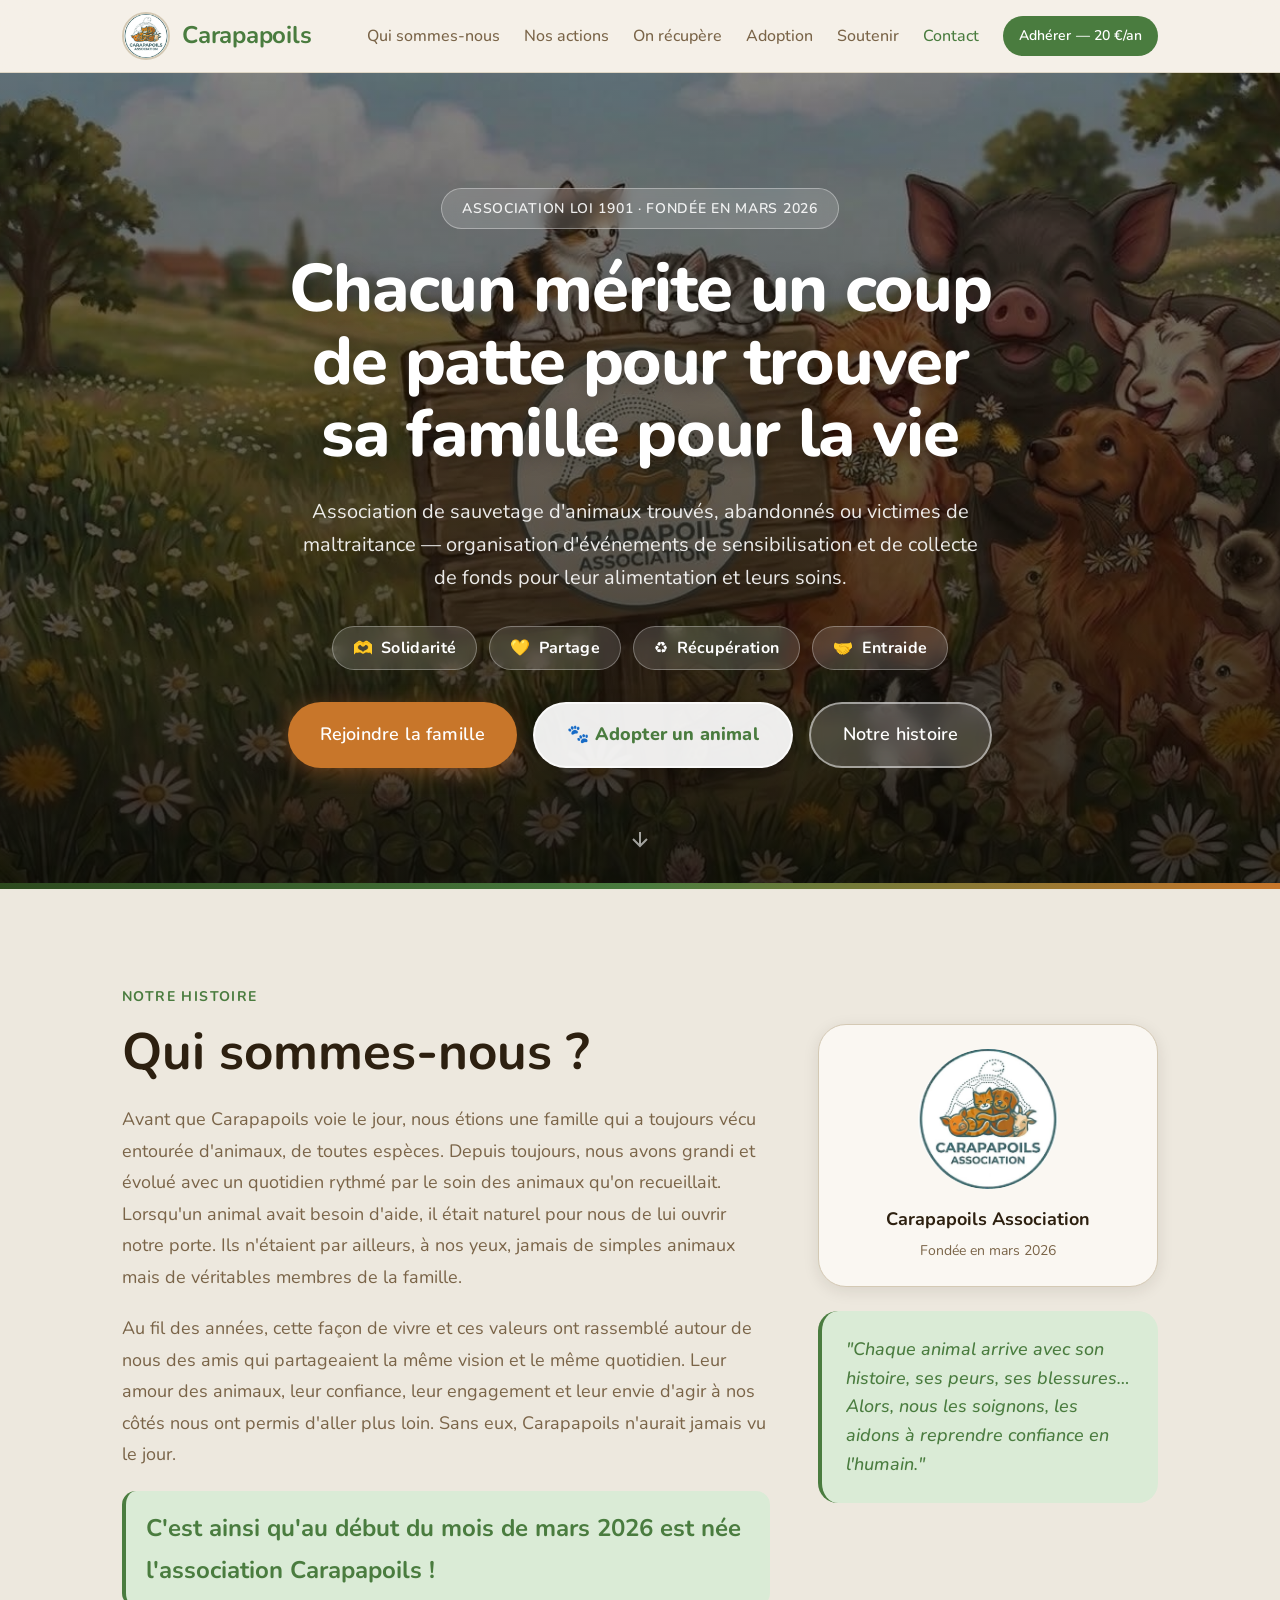
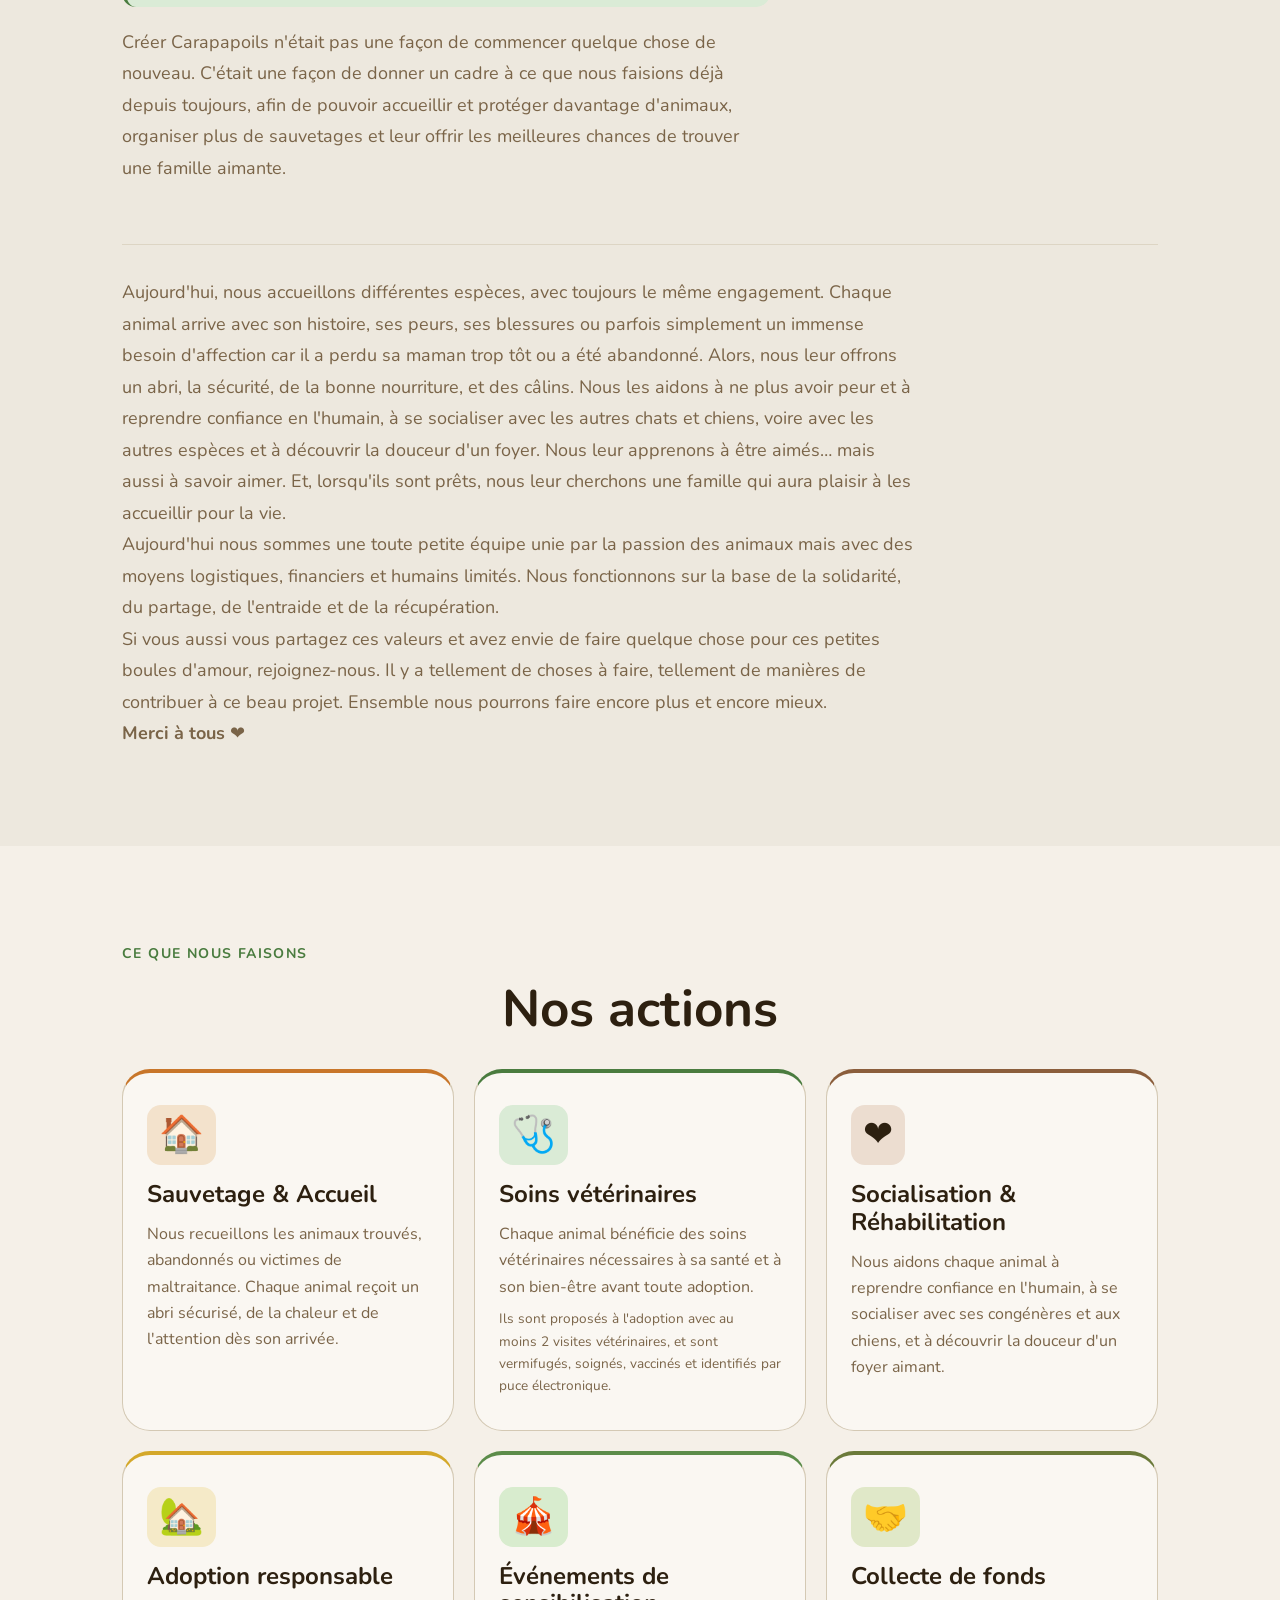
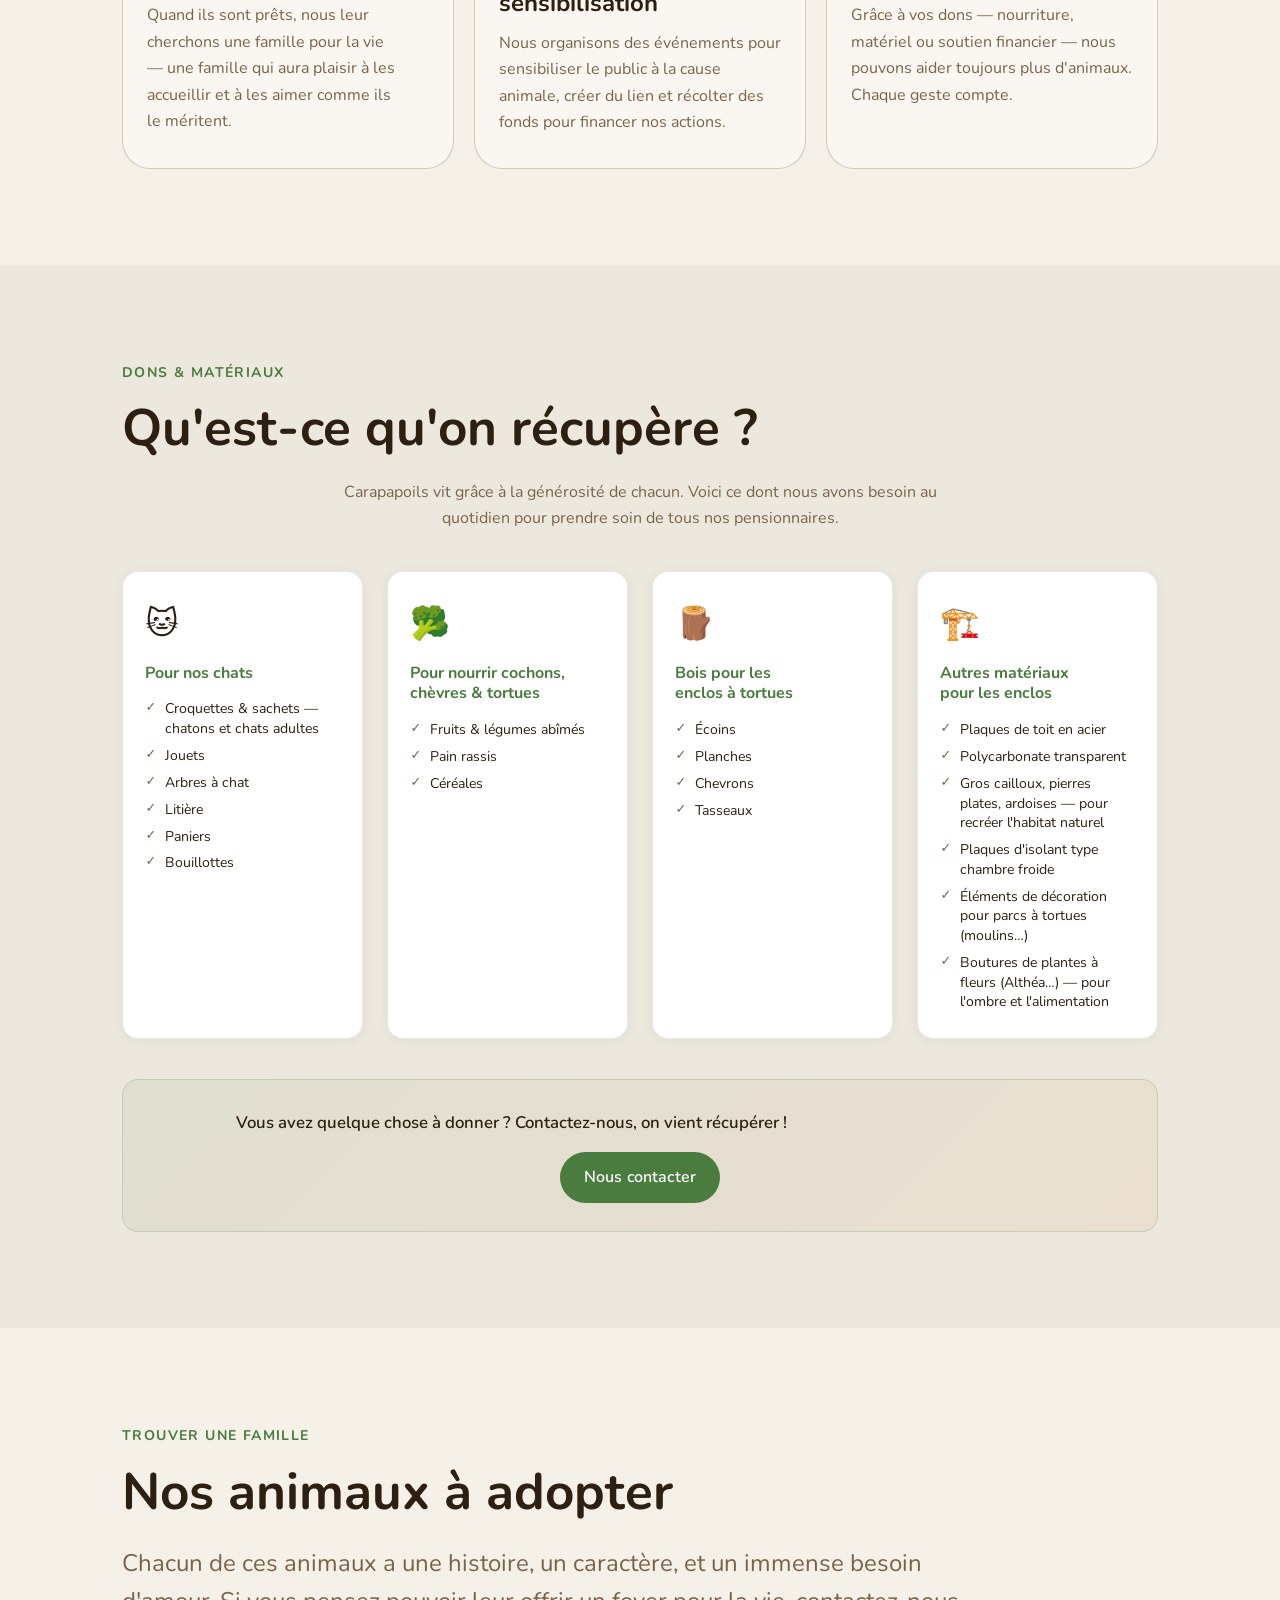
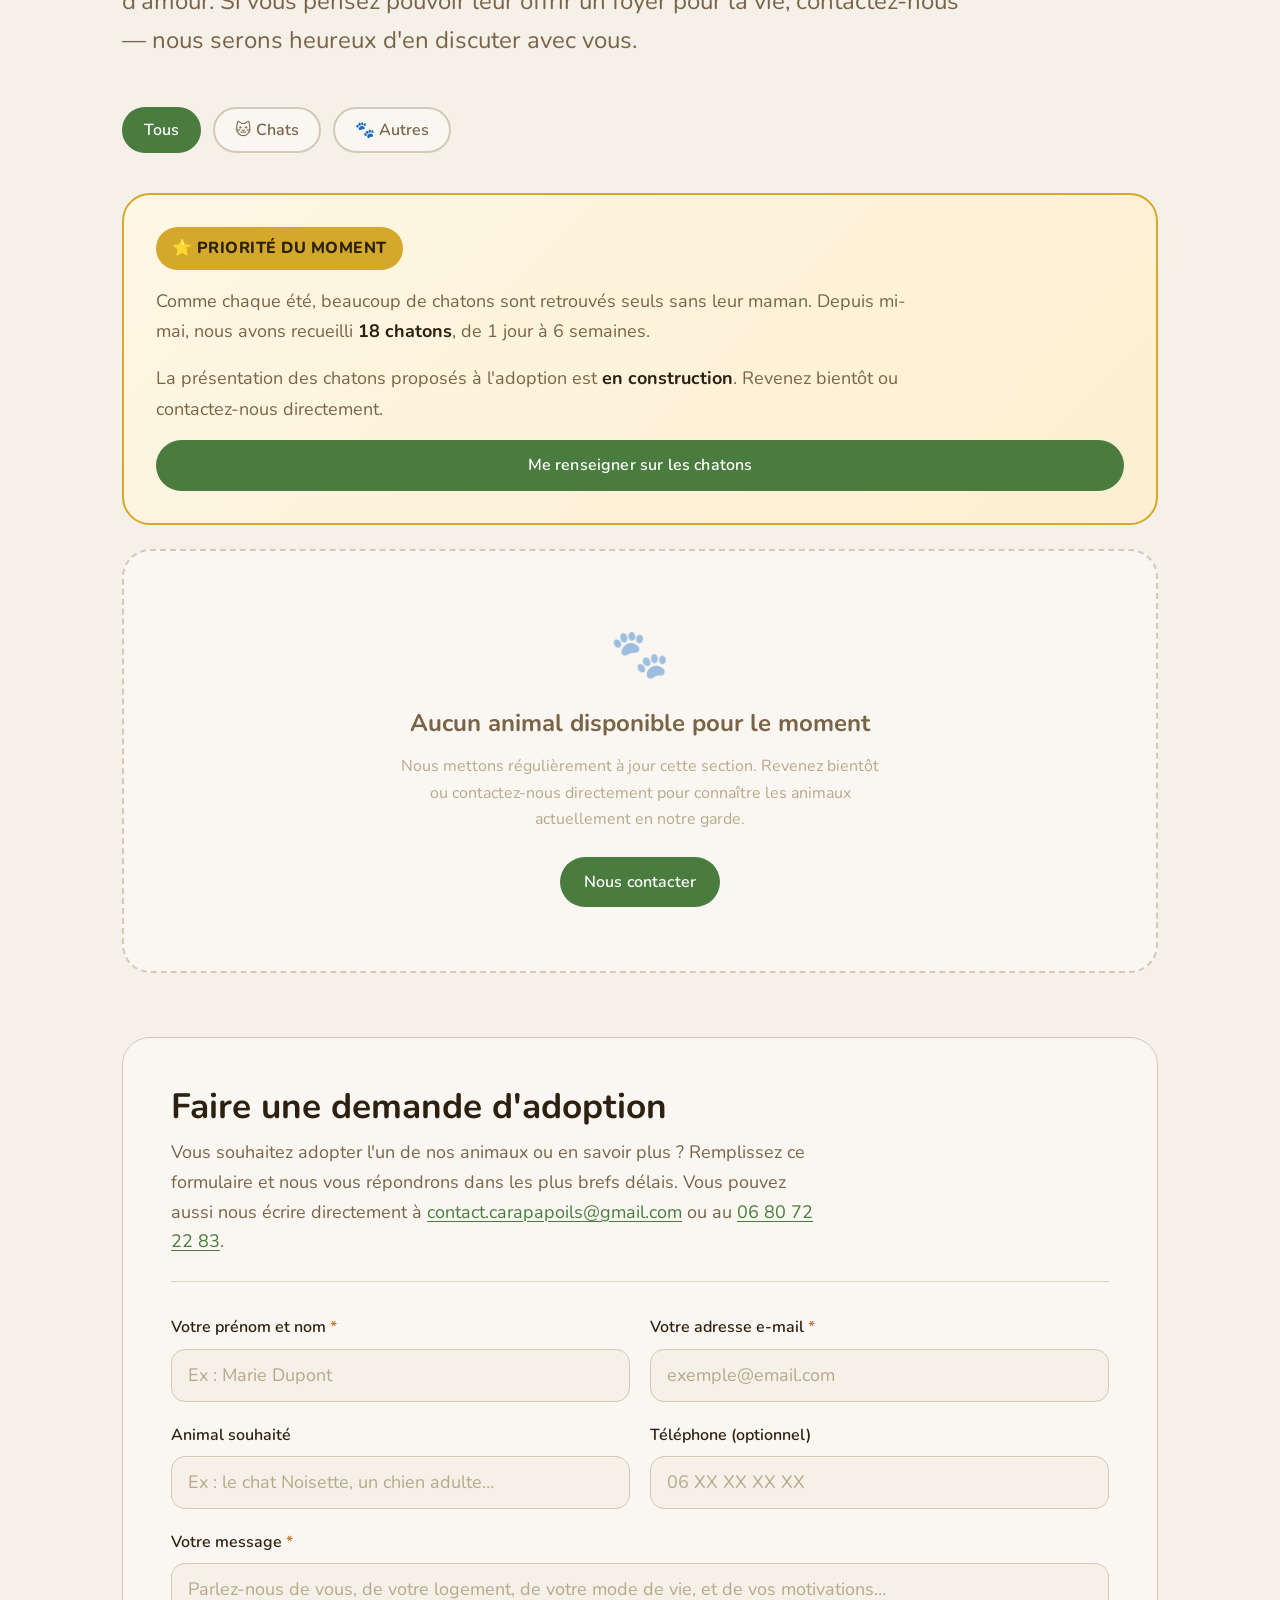
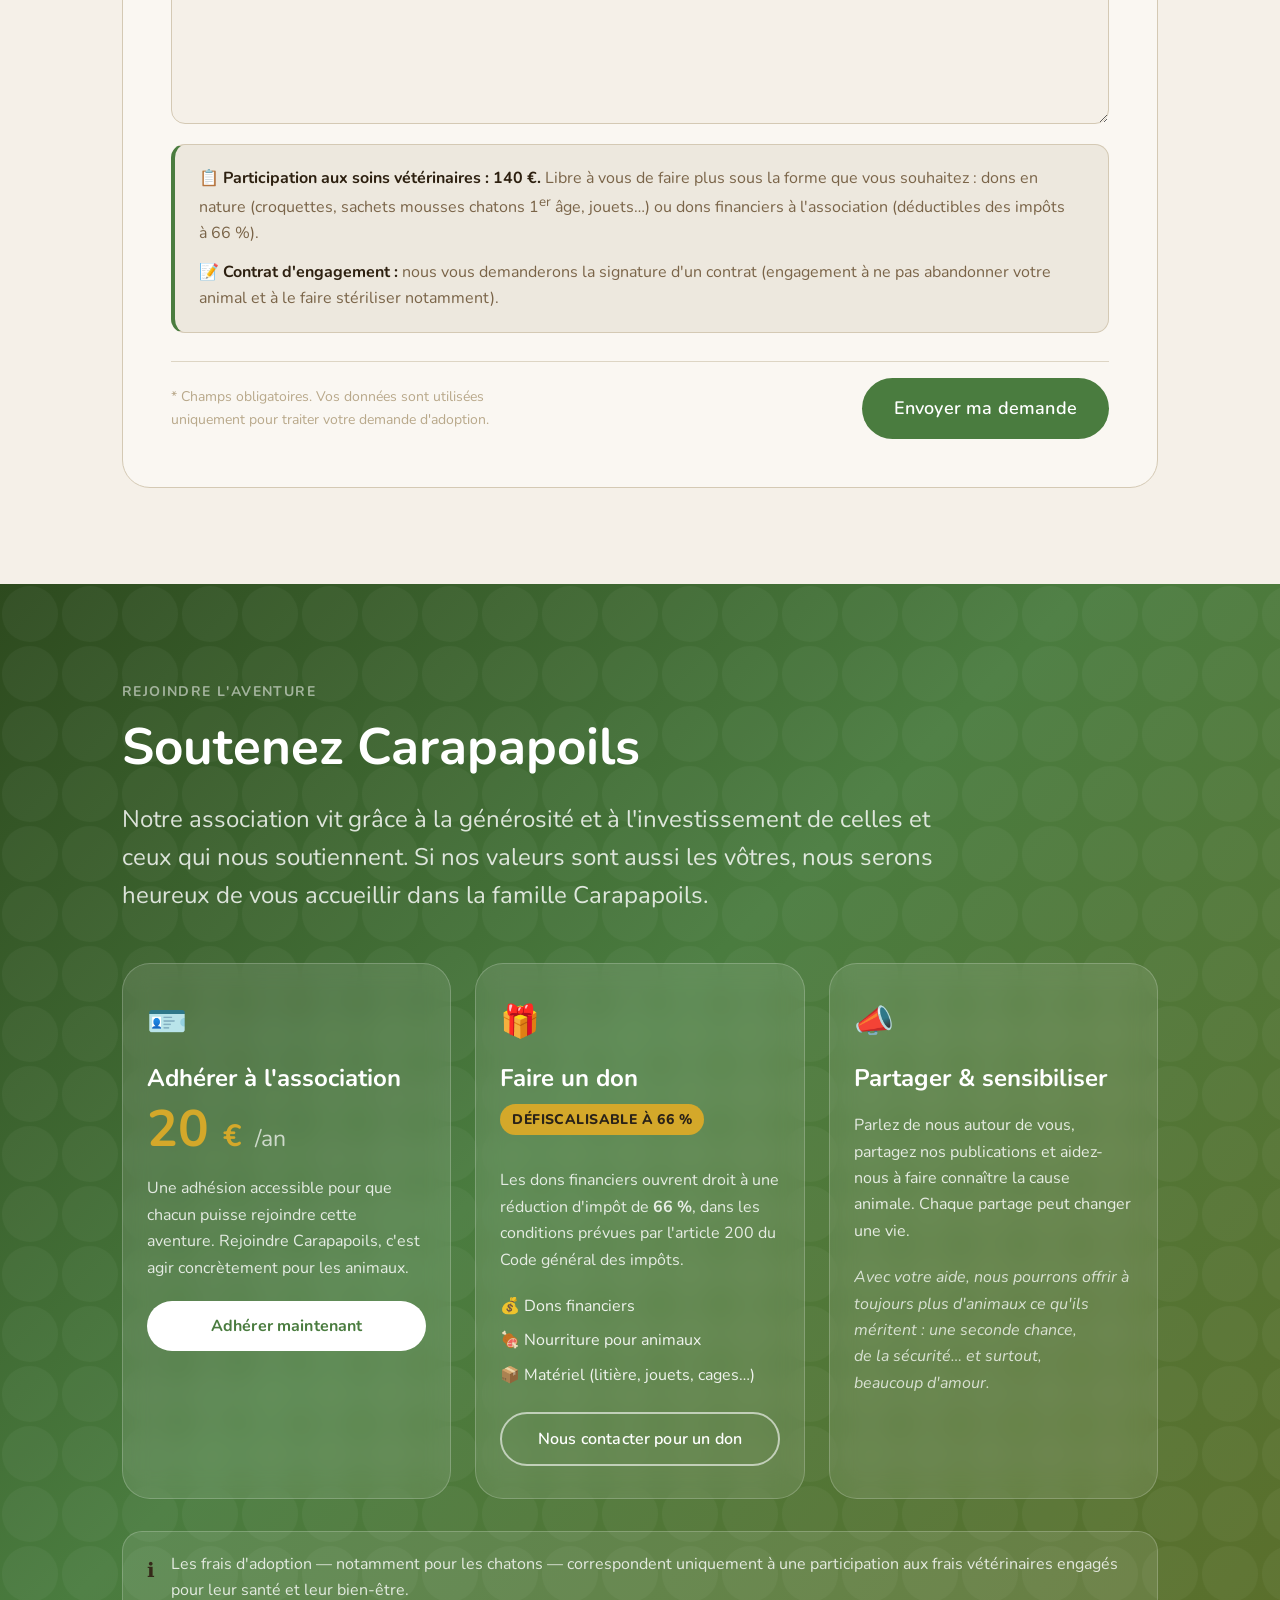
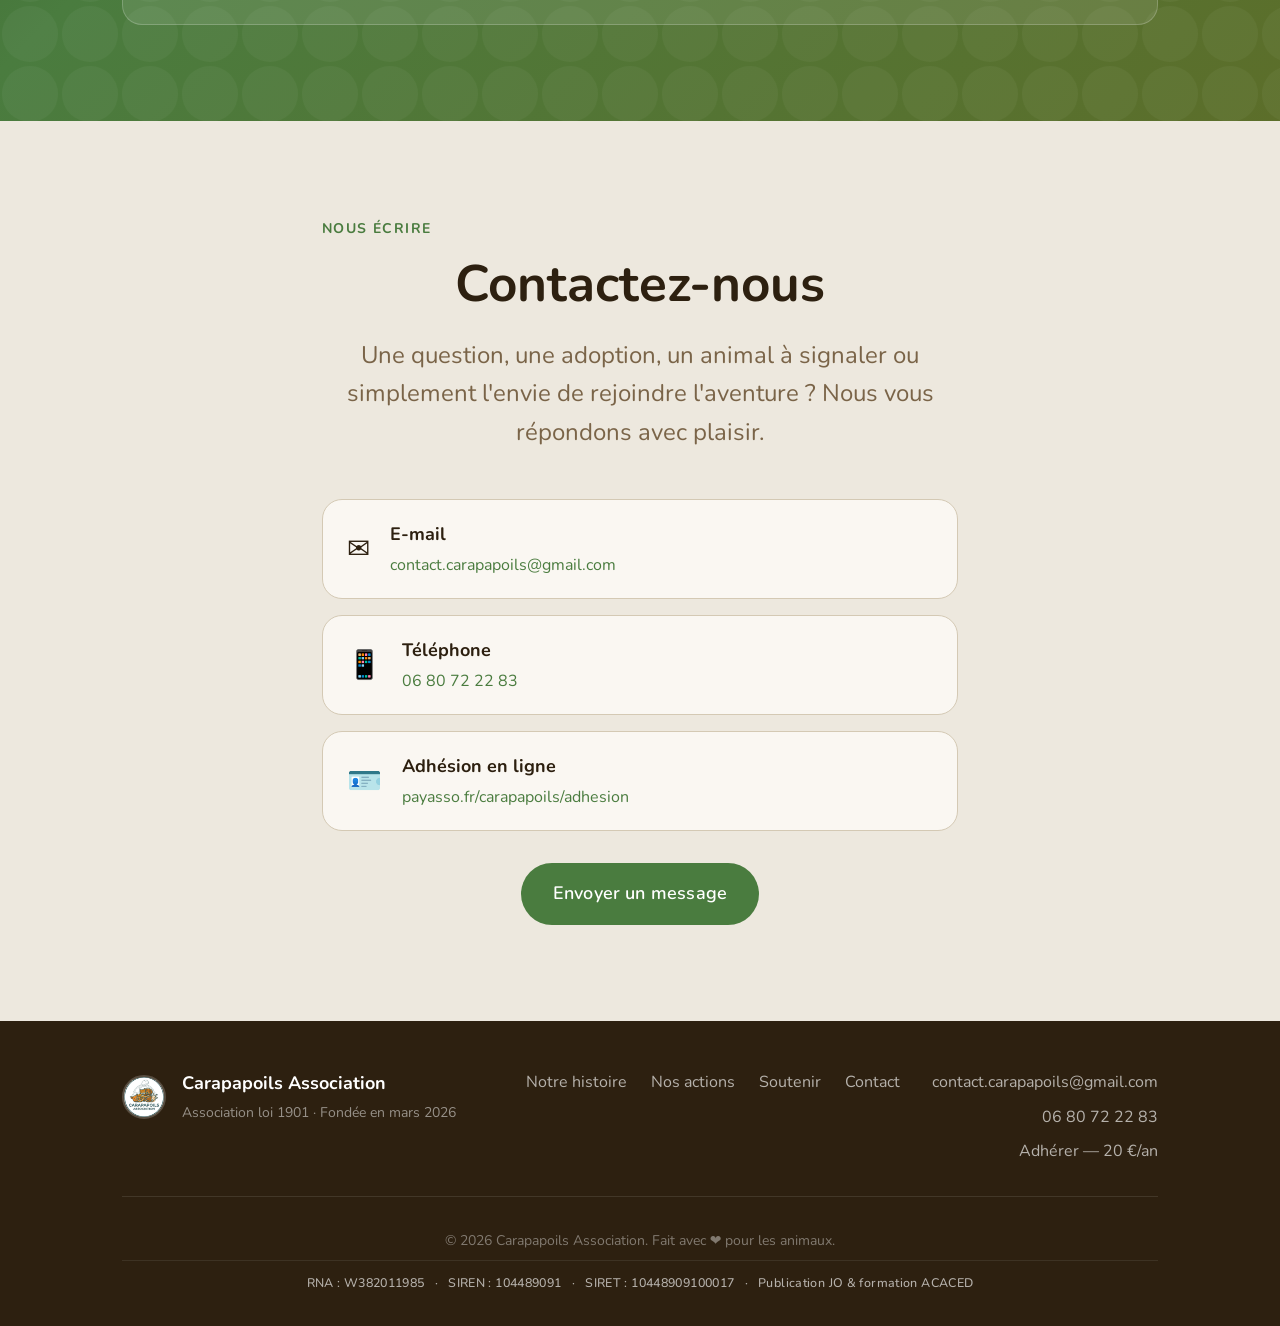
==== index.html @ e8e143b8 "Initial commit via Netlify [skip ci]" ====
<!DOCTYPE html>
<html lang="fr" data-theme="light">
<head>
  <meta charset="UTF-8" />
  <meta name="viewport" content="width=device-width, initial-scale=1.0" />
  <title>Carapapoils Association – Sauvetage & Protection Animale</title>
  <meta name="description" content="Carapapoils est une association de sauvetage d'animaux trouvés, abandonnés ou victimes de maltraitance. Rejoignez-nous pour leur offrir une seconde chance." />
  <meta property="og:title" content="Carapapoils Association" />
  <meta property="og:description" content="Sauvetage d'animaux et organisation d'événements de sensibilisation. Ensemble, offrons-leur une seconde chance." />
  <meta property="og:image" content="images/bandeau.jpg" />

  <!-- Fonts -->
  <link href="https://api.fontshare.com/v2/css?f[]=chillax@400,500,600,700&f[]=satoshi@400,500,700&display=swap" rel="stylesheet" />
  <link rel="preconnect" href="https://fonts.googleapis.com" />
  <link rel="preconnect" href="https://fonts.gstatic.com" crossorigin />
  <link href="https://fonts.googleapis.com/css2?family=Nunito:wght@400;600;700;800&display=swap" rel="stylesheet" />

  <link rel="stylesheet" href="style.css" />
</head>
<body>

  <!-- ===== HEADER ===== -->

  <header class="header" id="header">
    <div class="header-inner">
      <a href="#" class="logo-link" aria-label="Carapapoils - retour accueil">
        <img src="images/logo.jpg" alt="Logo Carapapoils Association" class="logo-img" />
        <span class="logo-text">Carapapoils</span>
      </a>
      <nav class="nav" aria-label="Navigation principale">
        <ul class="nav-list" role="list">
          <li><a href="#qui-sommes-nous" class="nav-link">Qui sommes-nous</a></li>
          <li><a href="#nos-actions" class="nav-link">Nos actions</a></li>
          <li><a href="#on-recupere" class="nav-link">On récupère</a></li>
          <li><a href="#adoption" class="nav-link">Adoption</a></li>
          <li><a href="#soutenir" class="nav-link">Soutenir</a></li>
          <li><a href="#contact" class="nav-link">Contact</a></li>
        </ul>
      </nav>
      <div class="header-actions">
        <button class="btn btn-primary btn-sm" onclick="window.open('https://www.payasso.fr/carapapoils/adhesion','_blank')">
          Adhérer — 20&nbsp;€/an
        </button>
        <button class="menu-toggle" id="menuToggle" aria-label="Ouvrir le menu" aria-expanded="false">
          <span></span><span></span><span></span>
        </button>
      </div>
    </div>
    <!-- Mobile nav -->
    <div class="mobile-nav" id="mobileNav" hidden>
      <ul class="mobile-nav-list" role="list">
        <li><a href="#qui-sommes-nous" class="mobile-nav-link">Qui sommes-nous</a></li>
        <li><a href="#nos-actions" class="mobile-nav-link">Nos actions</a></li>
        <li><a href="#on-recupere" class="mobile-nav-link">On récupère</a></li>
            <li><a href="#adoption" class="mobile-nav-link">Adoption</a></li>
        <li><a href="#soutenir" class="mobile-nav-link">Soutenir</a></li>
        <li><a href="#contact" class="mobile-nav-link">Contact</a></li>
        <li><a href="https://www.payasso.fr/carapapoils/adhesion" target="_blank" class="mobile-nav-link mobile-nav-cta">Adhérer — 20&nbsp;€/an</a></li>
      </ul>
    </div>
  </header>

  <main>

    <!-- ===== HERO / BANDEAU ===== -->
    <section class="hero" aria-labelledby="hero-heading">
      <div class="hero-img-wrap">
        <img src="images/bandeau.jpg" alt="Les animaux de Carapapoils dans un champ fleuri" class="hero-img" />
        <div class="hero-overlay"></div>
      </div>
      <div class="hero-content">
        <div class="hero-badge">Association loi 1901 · Fondée en mars 2026</div>
        <h1 id="hero-heading" class="hero-title">Chacun mérite un coup de patte pour trouver sa famille pour la vie</h1>
        <p class="hero-mission">Association de sauvetage d'animaux trouvés, abandonnés ou victimes de maltraitance — organisation d'événements de sensibilisation et de collecte de fonds pour leur alimentation et leurs soins.</p>
        <div class="hero-values">
          <div class="hero-value-item"><span>🫶</span> Solidarité</div>
          <div class="hero-value-item"><span>💛</span> Partage</div>
          <div class="hero-value-item"><span>♻️</span> Récupération</div>
          <div class="hero-value-item"><span>🤝</span> Entraide</div>
        </div>
        <div class="hero-btns">
          <a href="https://www.payasso.fr/carapapoils/adhesion" target="_blank" class="btn btn-hero-primary">
            Rejoindre la famille
          </a>
          <a href="#adoption" class="btn btn-hero-adopt">
            🐾 Adopter un animal
          </a>
          <a href="#qui-sommes-nous" class="btn btn-hero-secondary">
            Notre histoire
          </a>
        </div>
      </div>
      <div class="hero-scroll-indicator" aria-hidden="true">
        <svg width="24" height="24" viewBox="0 0 24 24" fill="none" stroke="currentColor" stroke-width="2"><path d="M12 5v14M5 12l7 7 7-7"/></svg>
      </div>
    </section>

    <!-- Séparateur décoratif -->
    <div class="section-divider" aria-hidden="true"></div>

    <!-- ===== QUI SOMMES-NOUS ===== -->
    <section class="section section-alt" id="qui-sommes-nous" aria-labelledby="about-heading">
      <div class="container">
        <div class="section-label">Notre histoire</div>
        <div class="about-layout">
          <div class="about-text">
            <h2 id="about-heading" class="section-title">Qui sommes-nous ?</h2>
            <p>Avant que Carapapoils voie le jour, nous étions une famille qui a toujours vécu entourée d'animaux, de toutes espèces. Depuis toujours, nous avons grandi et évolué avec un quotidien rythmé par le soin des animaux qu'on recueillait. Lorsqu'un animal avait besoin d'aide, il était naturel pour nous de lui ouvrir notre porte. Ils n'étaient par ailleurs, à nos yeux, jamais de simples animaux mais de véritables membres de la famille.</p>
            <p>Au fil des années, cette façon de vivre et ces valeurs ont rassemblé autour de nous des amis qui partageaient la même vision et le même quotidien. Leur amour des animaux, leur confiance, leur engagement et leur envie d'agir à nos côtés nous ont permis d'aller plus loin. Sans eux, Carapapoils n'aurait jamais vu le jour.</p>
            <p class="highlight-text">C'est ainsi qu'au début du mois de mars 2026 est née l'association Carapapoils !</p>
            <p>Créer Carapapoils n'était pas une façon de commencer quelque chose de nouveau. C'était une façon de donner un cadre à ce que nous faisions déjà depuis toujours, afin de pouvoir accueillir et protéger davantage d'animaux, organiser plus de sauvetages et leur offrir les meilleures chances de trouver une famille aimante.</p>
          </div>
          <div class="about-image-col">
            <div class="about-logo-card">
              <img src="images/logo.jpg" alt="Logo Carapapoils Association" class="about-logo" />
              <div class="about-logo-caption">
                <strong>Carapapoils Association</strong>
                <span>Fondée en mars 2026</span>
              </div>
            </div>
            <div class="quote-block">
              <blockquote>
                "Chaque animal arrive avec son histoire, ses peurs, ses blessures… Alors, nous les soignons, les aidons à reprendre confiance en l'humain."
              </blockquote>
            </div>
          </div>
        </div>

        <!-- Suite du texte -->
        <div class="about-full">
          <p>Aujourd'hui, nous accueillons différentes espèces, avec toujours le même engagement. Chaque animal arrive avec son histoire, ses peurs, ses blessures ou parfois simplement un immense besoin d'affection car il a perdu sa maman trop tôt ou a été abandonné. Alors, nous leur offrons un abri, la sécurité, de la bonne nourriture, et des câlins. Nous les aidons à ne plus avoir peur et à reprendre confiance en l'humain, à se socialiser avec les autres chats et chiens, voire avec les autres espèces et à découvrir la douceur d'un foyer. Nous leur apprenons à être aimés… mais aussi à savoir aimer. Et, lorsqu'ils sont prêts, nous leur cherchons une famille qui aura plaisir à les accueillir pour la vie.</p>
          <p>Aujourd'hui nous sommes une toute petite équipe unie par la passion des animaux mais avec des moyens logistiques, financiers et humains limités. Nous fonctionnons sur la base de la solidarité, du partage, de l'entraide et de la récupération.</p>
          <p>Si vous aussi vous partagez ces valeurs et avez envie de faire quelque chose pour ces petites boules d'amour, rejoignez-nous. Il y a tellement de choses à faire, tellement de manières de contribuer à ce beau projet. Ensemble nous pourrons faire encore plus et encore mieux.<br/><strong>Merci à tous ❤️</strong></p>
        </div>
      </div>
    </section>

    <!-- ===== NOS ACTIONS ===== -->
    <section class="section" id="nos-actions" aria-labelledby="actions-heading">
      <div class="container">
        <div class="section-label">Ce que nous faisons</div>
        <h2 id="actions-heading" class="section-title section-title-center">Nos actions</h2>
        <div class="actions-grid">
          <article class="action-card action-card--orange">
            <div class="action-icon" aria-hidden="true">🏠</div>
            <h3 class="action-title">Sauvetage & Accueil</h3>
            <p>Nous recueillons les animaux trouvés, abandonnés ou victimes de maltraitance. Chaque animal reçoit un abri sécurisé, de la chaleur et de l'attention dès son arrivée.</p>
          </article>
          <article class="action-card action-card--teal">
            <div class="action-icon" aria-hidden="true">🩺</div>
            <h3 class="action-title">Soins vétérinaires</h3>
            <p>Chaque animal bénéficie des soins vétérinaires nécessaires à sa santé et à son bien-être avant toute adoption.</p>
            <p style="font-size:0.85rem; color:var(--color-text-muted); margin-top:0.5rem;">Ils sont proposés à l'adoption avec au moins 2 visites vétérinaires, et sont vermifugés, soignés, vaccinés et identifiés par puce électronique.</p>
          </article>
          <article class="action-card action-card--pink">
            <div class="action-icon" aria-hidden="true">❤️</div>
            <h3 class="action-title">Socialisation & Réhabilitation</h3>
            <p>Nous aidons chaque animal à reprendre confiance en l'humain, à se socialiser avec ses congénères et aux chiens, et à découvrir la douceur d'un foyer aimant.</p>
          </article>
          <article class="action-card action-card--yellow">
            <div class="action-icon" aria-hidden="true">🏡</div>
            <h3 class="action-title">Adoption responsable</h3>
            <p>Quand ils sont prêts, nous leur cherchons une famille pour la vie — une famille qui aura plaisir à les accueillir et à les aimer comme ils le méritent.</p>
          </article>
          <article class="action-card action-card--green">
            <div class="action-icon" aria-hidden="true">🎪</div>
            <h3 class="action-title">Événements de sensibilisation</h3>
            <p>Nous organisons des événements pour sensibiliser le public à la cause animale, créer du lien et récolter des fonds pour financer nos actions.</p>
          </article>
          <article class="action-card action-card--purple">
            <div class="action-icon" aria-hidden="true">🤝</div>
            <h3 class="action-title">Collecte de fonds</h3>
            <p>Grâce à vos dons — nourriture, matériel ou soutien financier — nous pouvons aider toujours plus d'animaux. Chaque geste compte.</p>
          </article>
        </div>
      </div>
    </section>


    <!-- ===== QU'EST-CE QU'ON RÉCUPÈRE ===== -->
    <section class="section section-alt" id="on-recupere" aria-labelledby="recupere-heading">
      <div class="container">
        <div class="section-label">Dons &amp; matériaux</div>
        <h2 id="recupere-heading" class="section-title">Qu'est-ce qu'on récupère&nbsp;?</h2>
        <p class="section-intro">Carapapoils vit grâce à la générosité de chacun. Voici ce dont nous avons besoin au quotidien pour prendre soin de tous nos pensionnaires.</p>

        <div class="recupere-grid">

          <!-- Chats -->
          <div class="recupere-card">
            <div class="recupere-card-icon" aria-hidden="true">🐱</div>
            <h3 class="recupere-card-title">Pour nos chats</h3>
            <ul class="recupere-list">
              <li>Croquettes &amp; sachets — chatons et chats adultes</li>
              <li>Jouets</li>
              <li>Arbres à chat</li>
              <li>Litière</li>
              <li>Paniers</li>
              <li>Bouillottes</li>
            </ul>
          </div>

          <!-- Cochons, chèvres, tortues — alimentation -->
          <div class="recupere-card">
            <div class="recupere-card-icon" aria-hidden="true">🥦</div>
            <h3 class="recupere-card-title">Pour nourrir cochons, chèvres &amp; tortues</h3>
            <ul class="recupere-list">
              <li>Fruits &amp; légumes abîmés</li>
              <li>Pain rassis</li>
              <li>Céréales</li>
            </ul>
          </div>

          <!-- Enclos tortues — bois -->
          <div class="recupere-card">
            <div class="recupere-card-icon" aria-hidden="true">🪵</div>
            <h3 class="recupere-card-title">Bois pour les enclos à tortues</h3>
            <ul class="recupere-list">
              <li>Écoins</li>
              <li>Planches</li>
              <li>Chevrons</li>
              <li>Tasseaux</li>
            </ul>
          </div>

          <!-- Enclos tortues — autres matériaux -->
          <div class="recupere-card">
            <div class="recupere-card-icon" aria-hidden="true">🏗️</div>
            <h3 class="recupere-card-title">Autres matériaux pour les enclos</h3>
            <ul class="recupere-list">
              <li>Plaques de toit en acier</li>
              <li>Polycarbonate transparent</li>
              <li>Gros cailloux, pierres plates, ardoises — pour recréer l'habitat naturel</li>
              <li>Plaques d'isolant type chambre froide</li>
              <li>Éléments de décoration pour parcs à tortues (moulins…)</li>
              <li>Boutures de plantes à fleurs (Althéa…) — pour l'ombre et l'alimentation</li>
            </ul>
          </div>

        </div>

        <div class="recupere-cta">
          <p>Vous avez quelque chose à donner&nbsp;? Contactez-nous, on vient récupérer&nbsp;!</p>
          <a href="#contact" class="btn btn-primary">Nous contacter</a>
        </div>
      </div>
    </section>

    <!-- ===== ADOPTION ===== -->
    <section class="section section-adoption" id="adoption" aria-labelledby="adoption-heading">
      <div class="container">
        <div class="section-label">Trouver une famille</div>
        <h2 id="adoption-heading" class="section-title">Nos animaux à adopter</h2>
        <p class="section-sub">Chacun de ces animaux a une histoire, un caractère, et un immense besoin d'amour. Si vous pensez pouvoir leur offrir un foyer pour la vie, contactez-nous — nous serons heureux d'en discuter avec vous.</p>

        <!-- Filtres -->
        <div class="adoption-filters" role="group" aria-label="Filtrer par espèce">
          <button class="filter-btn filter-btn--active" data-filter="all">Tous</button>
          <button class="filter-btn" data-filter="chat">🐱 Chats</button>
          <button class="filter-btn" data-filter="autre">🐾 Autres</button>
        </div>

        <!-- Grille animaux -->
        <div class="animals-grid" id="animalsGrid">
          <!-- Les fiches animaux sont injectées automatiquement par adoption-loader.js -->

          <!-- ====================================================
               ZONE D'AJOUT DES ANIMAUX
               Pour ajouter un animal, copiez et collez le bloc
               <article> ci-dessous, puis modifiez les infos.
               ===================================================== -->

          <!-- ÉTAT VIDE — s'affiche quand il n'y a pas d'animaux -->
          <div class="chatons-priority">
            <div class="chatons-priority-badge">⭐ Priorité du moment</div>
            <p>Comme chaque été, beaucoup de chatons sont retrouvés seuls sans leur maman. Depuis mi-mai, nous avons recueilli <strong>18 chatons</strong>, de 1 jour à 6 semaines.</p>
            <p>La présentation des chatons proposés à l'adoption est <strong>en construction</strong>. Revenez bientôt ou contactez-nous directement.</p>
            <a href="mailto:contact.carapapoils@gmail.com?subject=Adoption chatons" class="btn btn-primary">
              Me renseigner sur les chatons
            </a>
          </div>
          <div class="animals-empty" id="animalsEmpty" style="display:none;">
            <div class="animals-empty-icon" aria-hidden="true">🐾</div>
            <h3>Aucun animal disponible pour le moment</h3>
            <p>Nous mettons régulièrement à jour cette section. Revenez bientôt ou contactez-nous directement pour connaître les animaux actuellement en notre garde.</p>
            <a href="mailto:contact.carapapoils@gmail.com" class="btn btn-primary">
              Nous contacter
            </a>
          </div>

          <!-- ===== EXEMPLE DE FICHE ANIMAL (à décommenter et adapter) =====

          <article class="animal-card" data-espece="chat">
            <div class="animal-img-wrap">
              <img src="images/nom-du-chat.jpg" alt="Photo de Noisette" class="animal-img" />
              <span class="animal-badge animal-badge--chat">Chat</span>
            </div>
            <div class="animal-body">
              <h3 class="animal-name">Noisette</h3>
              <div class="animal-tags">
                <span class="animal-tag">♀ Femelle</span>
                <span class="animal-tag">~2 ans</span>
                <span class="animal-tag">Stérilisée</span>
                <span class="animal-tag">Vaccinée</span>
              </div>
              <p class="animal-desc">Noisette est une petite chatte douce et curieuse. Elle adore les câlins et cherche une famille patiente qui lui donnera le temps de s'apprivoiser.</p>
              <a href="mailto:contact.carapapoils@gmail.com?subject=Adoption - Noisette" class="btn btn-adopt">
                Je suis intéressé(e)
              </a>
            </div>
          </article>

          ===== FIN EXEMPLE ===== -->

        </div><!-- /animals-grid -->

        <!-- Formulaire d'adoption -->
        <div class="adoption-form-wrap">
          <div class="adoption-form-intro">
            <h3 class="adoption-form-title">Faire une demande d'adoption</h3>
            <p>Vous souhaitez adopter l'un de nos animaux ou en savoir plus ? Remplissez ce formulaire et nous vous répondrons dans les plus brefs délais. Vous pouvez aussi nous écrire directement à <a href="mailto:contact.carapapoils@gmail.com">contact.carapapoils@gmail.com</a> ou au <a href="tel:+33680722283">06 80 72 22 83</a>.</p>
          </div>
          <form class="adoption-form" action="mailto:contact.carapapoils@gmail.com" method="post" enctype="text/plain" novalidate>
            <div class="form-row">
              <div class="form-group">
                <label for="adopt-name">Votre prénom et nom <span aria-hidden="true">*</span></label>
                <input type="text" id="adopt-name" name="Nom" required placeholder="Ex : Marie Dupont" />
              </div>
              <div class="form-group">
                <label for="adopt-email">Votre adresse e-mail <span aria-hidden="true">*</span></label>
                <input type="email" id="adopt-email" name="Email" required placeholder="exemple@email.com" />
              </div>
            </div>
            <div class="form-row">
              <div class="form-group">
                <label for="adopt-animal">Animal souhaité</label>
                <input type="text" id="adopt-animal" name="Animal" placeholder="Ex : le chat Noisette, un chien adulte…" />
              </div>
              <div class="form-group">
                <label for="adopt-phone">Téléphone (optionnel)</label>
                <input type="tel" id="adopt-phone" name="Telephone" placeholder="06 XX XX XX XX" />
              </div>
            </div>
            <div class="form-group form-group--full">
              <label for="adopt-message">Votre message <span aria-hidden="true">*</span></label>
              <textarea id="adopt-message" name="Message" rows="5" required placeholder="Parlez-nous de vous, de votre logement, de votre mode de vie, et de vos motivations…"></textarea>
            </div>
            <div class="adoption-info-box">
              <p>📋 <strong>Participation aux soins vétérinaires : 140 €.</strong> Libre à vous de faire plus sous la forme que vous souhaitez : dons en nature (croquettes, sachets mousses chatons 1<sup>er</sup> âge, jouets…) ou dons financiers à l'association (déductibles des impôts à 66&nbsp;%).</p>
              <p>📝 <strong>Contrat d'engagement :</strong> nous vous demanderons la signature d'un contrat (engagement à ne pas abandonner votre animal et à le faire stériliser notamment).</p>
            </div>
            <div class="form-footer">
              <p class="form-note">* Champs obligatoires. Vos données sont utilisées uniquement pour traiter votre demande d'adoption.</p>
              <button type="submit" class="btn btn-primary btn-lg">Envoyer ma demande</button>
            </div>
          </form>
        </div>

      </div>
    </section>

    <!-- ===== SOUTENIR ===== -->
    <section class="section section-soutenir" id="soutenir" aria-labelledby="soutenir-heading">
      <div class="container">
        <div class="section-label" style="color: #fff8;">Rejoindre l'aventure</div>
        <h2 id="soutenir-heading" class="section-title section-title-light">Soutenez Carapapoils</h2>
        <p class="section-sub section-sub-light">Notre association vit grâce à la générosité et à l'investissement de celles et ceux qui nous soutiennent. Si nos valeurs sont aussi les vôtres, nous serons heureux de vous accueillir dans la famille Carapapoils.</p>

        <div class="support-grid">
          <!-- Adhésion -->
          <div class="support-card support-card--adhesion">
            <div class="support-card-top">
              <div class="support-icon" aria-hidden="true">🪪</div>
              <h3 class="support-title">Adhérer à l'association</h3>
              <div class="support-price">20 <span>€</span> <small>/an</small></div>
            </div>
            <p>Une adhésion accessible pour que chacun puisse rejoindre cette aventure. Rejoindre Carapapoils, c'est agir concrètement pour les animaux.</p>
            <a href="https://www.payasso.fr/carapapoils/adhesion" target="_blank" class="btn btn-primary btn-block">
              Adhérer maintenant
            </a>
          </div>

          <!-- Don -->
          <div class="support-card support-card--don">
            <div class="support-card-top">
              <div class="support-icon" aria-hidden="true">🎁</div>
              <h3 class="support-title">Faire un don</h3>
              <div class="support-price-tag">Défiscalisable à 66&nbsp;%</div>
            </div>
            <p>Les dons financiers ouvrent droit à une réduction d'impôt de <strong>66&nbsp;%</strong>, dans les conditions prévues par l'article 200 du Code général des impôts.</p>
            <ul class="support-list" role="list">
              <li>💰 Dons financiers</li>
              <li>🍖 Nourriture pour animaux</li>
              <li>📦 Matériel (litière, jouets, cages…)</li>
            </ul>
            <a href="mailto:contact.carapapoils@gmail.com" class="btn btn-outline btn-block">
              Nous contacter pour un don
            </a>
          </div>

          <!-- Bénévolat / partage -->
          <div class="support-card support-card--benevolat">
            <div class="support-card-top">
              <div class="support-icon" aria-hidden="true">📣</div>
              <h3 class="support-title">Partager &amp; sensibiliser</h3>
            </div>
            <p>Parlez de nous autour de vous, partagez nos publications et aidez-nous à faire connaître la cause animale. Chaque partage peut changer une vie.</p>
            <p class="support-motto">Avec votre aide, nous pourrons offrir à toujours plus d'animaux ce qu'ils méritent : une seconde chance, de la sécurité… et surtout, beaucoup d'amour.</p>
          </div>
        </div>

        <!-- Frais d'adoption -->
        <div class="adoption-note">
          <div class="adoption-note-icon" aria-hidden="true">ℹ️</div>
          <p>Les frais d'adoption — notamment pour les chatons — correspondent uniquement à une participation aux frais vétérinaires engagés pour leur santé et leur bien-être.</p>
        </div>
      </div>
    </section>

    <!-- ===== CONTACT ===== -->
    <section class="section section-alt" id="contact" aria-labelledby="contact-heading">
      <div class="container container-narrow">
        <div class="section-label">Nous écrire</div>
        <h2 id="contact-heading" class="section-title section-title-center">Contactez-nous</h2>
        <p class="section-sub section-sub-center">Une question, une adoption, un animal à signaler ou simplement l'envie de rejoindre l'aventure ? Nous vous répondons avec plaisir.</p>

        <div class="contact-cards">
          <a href="mailto:contact.carapapoils@gmail.com" class="contact-card">
            <div class="contact-card-icon" aria-hidden="true">✉️</div>
            <div>
              <strong>E-mail</strong>
              <span>contact.carapapoils@gmail.com</span>
            </div>
          </a>
          <a href="tel:+33680722283" class="contact-card">
            <div class="contact-card-icon" aria-hidden="true">📱</div>
            <div>
              <strong>Téléphone</strong>
              <span>06 80 72 22 83</span>
            </div>
          </a>
          <a href="https://www.payasso.fr/carapapoils/adhesion" target="_blank" class="contact-card">
            <div class="contact-card-icon" aria-hidden="true">🪪</div>
            <div>
              <strong>Adhésion en ligne</strong>
              <span>payasso.fr/carapapoils/adhesion</span>
            </div>
          </a>
        </div>

        <div class="contact-cta">
          <a href="mailto:contact.carapapoils@gmail.com" class="btn btn-primary btn-lg">
            Envoyer un message
          </a>
        </div>
      </div>
    </section>

  </main>

  <!-- ===== FOOTER ===== -->
  <footer class="footer">
    <div class="container">
      <div class="footer-inner">
        <div class="footer-brand">
          <img src="images/logo.jpg" alt="Carapapoils" class="footer-logo" />
          <div>
            <strong>Carapapoils Association</strong>
            <span>Association loi 1901 · Fondée en mars 2026</span>
          </div>
        </div>
        <nav class="footer-nav" aria-label="Navigation pied de page">
          <a href="#qui-sommes-nous">Notre histoire</a>
          <a href="#nos-actions">Nos actions</a>
          <a href="#soutenir">Soutenir</a>
          <a href="#contact">Contact</a>
        </nav>
        <div class="footer-contact">
          <a href="mailto:contact.carapapoils@gmail.com">contact.carapapoils@gmail.com</a>
          <a href="tel:+33680722283">06 80 72 22 83</a>
          <a href="https://www.payasso.fr/carapapoils/adhesion" target="_blank">Adhérer — 20&nbsp;€/an</a>
        </div>
      </div>
      <div class="footer-bottom">
        <p>© 2026 Carapapoils Association. Fait avec ❤️ pour les animaux.</p>
        <p class="footer-legal footer-legal--visible">RNA&nbsp;: W382011985 &nbsp;&nbsp;·&nbsp;&nbsp; SIREN&nbsp;: 104489091 &nbsp;&nbsp;·&nbsp;&nbsp; SIRET&nbsp;: 10448909100017 &nbsp;&nbsp;·&nbsp;&nbsp; Publication JO &amp; formation ACACED</p>
      </div>
    </div>
  </footer>

  <script src="script.js"></script>
  <script src="adoption-loader.js"></script>
</body>
</html>
---- style.css ----
/* ================================================
   CARAPAPOILS — Style principal
   Palette : teal association + accents joyeux
   ================================================ */

/* ---------- TOKENS ---------- */
:root,
[data-theme="light"] {
  /* Type scale */
  --text-xs:   clamp(0.75rem, 0.7rem + 0.25vw, 0.875rem);
  --text-sm:   clamp(0.875rem, 0.8rem + 0.35vw, 1rem);
  --text-base: clamp(1rem, 0.95rem + 0.25vw, 1.125rem);
  --text-lg:   clamp(1.125rem, 1rem + 0.75vw, 1.5rem);
  --text-xl:   clamp(1.5rem, 1.2rem + 1.25vw, 2.25rem);
  --text-2xl:  clamp(2rem, 1.2rem + 2.5vw, 3.5rem);
  --text-3xl:  clamp(2.5rem, 1rem + 4vw, 5rem);

  /* Spacing */
  --space-1: 0.25rem;
  --space-2: 0.5rem;
  --space-3: 0.75rem;
  --space-4: 1rem;
  --space-5: 1.25rem;
  --space-6: 1.5rem;
  --space-8: 2rem;
  --space-10: 2.5rem;
  --space-12: 3rem;
  --space-16: 4rem;
  --space-20: 5rem;
  --space-24: 6rem;

  /* ===== PALETTE CARAPAPOILS — vert prairie · marron bois · beige crème ===== */
  /* Inspirée du bandeau : herbe verte, ciel clair, bois chaud, fleurs dorées */

  /* Surfaces — beige crème naturel */
  --color-bg:           #f5f0e8;
  --color-surface:      #faf7f2;
  --color-surface-2:    #ede8de;
  --color-surface-alt:  #e8e0d2;
  --color-border:       #d4c9b4;
  --color-divider:      #ddd5c4;

  /* Texte — marron bois profond */
  --color-text:         #2d2010;
  --color-text-muted:   #7a6448;
  --color-text-faint:   #b8a88a;
  --color-text-inverse: #faf7f2;

  /* Primary — vert prairie (herbe du bandeau) */
  --color-primary:       #4a7c3f;
  --color-primary-hover: #375e2e;
  --color-primary-light: #daebd6;

  /* Accents nature */
  --color-orange:        #c8762a;   /* marron-orange bois */
  --color-orange-light:  #f3e2cc;
  --color-yellow:        #d4a82a;   /* ocre doré fleurs */
  --color-yellow-light:  #f5eac8;
  --color-pink:          #8b5e3c;   /* marron chaud */
  --color-pink-light:    #ecddd0;
  --color-green:         #5c8c4a;   /* vert feuille */
  --color-green-light:   #d8ecce;
  --color-purple:        #6b7a3a;   /* vert olive */
  --color-purple-light:  #e0e8c8;

  /* Radii */
  --radius-sm: 0.5rem;
  --radius-md: 0.875rem;
  --radius-lg: 1.25rem;
  --radius-xl: 1.75rem;
  --radius-full: 9999px;

  /* Shadows */
  --shadow-sm: 0 1px 3px rgba(42,34,24,.07);
  --shadow-md: 0 4px 16px rgba(42,34,24,.10);
  --shadow-lg: 0 12px 40px rgba(42,34,24,.14);

  /* Transitions */
  --transition: 200ms cubic-bezier(0.16, 1, 0.3, 1);

  /* Fonts */
  --font-display: 'Chillax', 'Nunito', system-ui, sans-serif;
  --font-body:    'Satoshi', 'Nunito', system-ui, sans-serif;

  /* Layout */
  --content-default: 1100px;
  --content-narrow:  700px;
}

[data-theme="dark"] {
  --color-bg:           #1a160f;
  --color-surface:      #22190f;
  --color-surface-2:    #2a2015;
  --color-surface-alt:  #1e1810;
  --color-border:       #3d3020;
  --color-divider:      #332818;
  --color-text:         #e8dcc8;
  --color-text-muted:   #a08868;
  --color-text-faint:   #6a5840;
  --color-text-inverse: #1a160f;
  --color-primary:       #7ab86a;
  --color-primary-hover: #5ea04e;
  --color-primary-light: #1a2e18;
  --color-orange:        #d4903a;
  --color-orange-light:  #3a2810;
  --color-yellow:        #d4b040;
  --color-yellow-light:  #3a3010;
  --color-pink:          #b88060;
  --color-pink-light:    #3a2818;
  --color-green:         #80b860;
  --color-green-light:   #1a2e14;
  --color-purple:        #8a9858;
  --color-purple-light:  #282e14;
}

/* ---------- BASE ---------- */
*, *::before, *::after { box-sizing: border-box; margin: 0; padding: 0; }

html {
  scroll-behavior: smooth;
  scroll-padding-top: 80px;
  -webkit-font-smoothing: antialiased;
  text-rendering: optimizeLegibility;
}

body {
  font-family: var(--font-body);
  font-size: var(--text-base);
  color: var(--color-text);
  background: var(--color-bg);
  line-height: 1.65;
  min-height: 100dvh;
}

img, picture, svg { display: block; max-width: 100%; height: auto; }
ul[role='list'] { list-style: none; }
a { color: inherit; text-decoration: none; }
button { cursor: pointer; background: none; border: none; font: inherit; color: inherit; }
h1, h2, h3, h4 { text-wrap: balance; line-height: 1.15; }
p, li { text-wrap: pretty; max-width: 72ch; }

:focus-visible {
  outline: 2px solid var(--color-primary);
  outline-offset: 3px;
  border-radius: var(--radius-sm);
}

::selection {
  background: var(--color-primary-light);
  color: var(--color-text);
}

/* ---------- CONTAINER ---------- */
.container {
  max-width: var(--content-default);
  margin-inline: auto;
  padding-inline: clamp(var(--space-4), 5vw, var(--space-8));
}
.container-narrow {
  max-width: var(--content-narrow);
  margin-inline: auto;
  padding-inline: clamp(var(--space-4), 5vw, var(--space-8));
}

/* ---------- BUTTONS ---------- */
.btn {
  display: inline-flex;
  align-items: center;
  justify-content: center;
  gap: var(--space-2);
  padding: var(--space-3) var(--space-6);
  border-radius: var(--radius-full);
  font-size: var(--text-sm);
  font-weight: 600;
  font-family: var(--font-display);
  letter-spacing: 0.01em;
  transition: background var(--transition), color var(--transition), transform var(--transition), box-shadow var(--transition);
  white-space: nowrap;
  cursor: pointer;
  border: none;
  text-decoration: none;
}
.btn:hover { transform: translateY(-1px); }
.btn:active { transform: translateY(0); }

.btn-primary {
  background: var(--color-primary);
  color: #fff;
}
.btn-primary:hover { background: var(--color-primary-hover); box-shadow: var(--shadow-md); }

.btn-outline {
  background: transparent;
  color: var(--color-primary);
  border: 2px solid var(--color-primary);
}
.btn-outline:hover { background: var(--color-primary-light); }

.btn-sm { padding: var(--space-2) var(--space-4); font-size: var(--text-xs); }
.btn-lg { padding: var(--space-4) var(--space-8); font-size: var(--text-base); }
.btn-block { width: 100%; }

.btn-hero-primary {
  background: var(--color-orange);
  color: #fff;
  padding: var(--space-4) var(--space-8);
  font-size: var(--text-base);
  box-shadow: 0 4px 20px rgba(240,128,48,.35);
}
.btn-hero-primary:hover { background: #d96b22; box-shadow: 0 6px 28px rgba(240,128,48,.5); }

.btn-hero-secondary {
  background: rgba(255,255,255,0.18);
  color: #fff;
  border: 2px solid rgba(255,255,255,0.5);
  padding: var(--space-4) var(--space-8);
  font-size: var(--text-base);
  backdrop-filter: blur(8px);
}
.btn-hero-secondary:hover { background: rgba(255,255,255,0.28); }

/* ---------- HEADER ---------- */
.header {
  position: sticky;
  top: 0;
  z-index: 100;
  background: color-mix(in oklab, var(--color-bg) 92%, transparent);
  backdrop-filter: blur(16px);
  -webkit-backdrop-filter: blur(16px);
  border-bottom: 1px solid var(--color-divider);
  transition: box-shadow var(--transition);
}
.header--scrolled { box-shadow: var(--shadow-sm); }

.header-inner {
  max-width: var(--content-default);
  margin-inline: auto;
  padding-inline: clamp(var(--space-4), 5vw, var(--space-8));
  height: 72px;
  display: flex;
  align-items: center;
  gap: var(--space-6);
}

.logo-link {
  display: flex;
  align-items: center;
  gap: var(--space-3);
  flex-shrink: 0;
  text-decoration: none;
}
.logo-img {
  width: 48px;
  height: 48px;
  border-radius: 50%;
  object-fit: cover;
  border: 2px solid var(--color-border);
}
.logo-text {
  font-family: var(--font-display);
  font-size: var(--text-lg);
  font-weight: 700;
  color: var(--color-primary);
  letter-spacing: -0.01em;
}

.nav { margin-left: auto; }
.nav-list {
  display: flex;
  gap: var(--space-6);
  list-style: none;
}
.nav-link {
  font-size: var(--text-sm);
  font-weight: 500;
  color: var(--color-text-muted);
  text-decoration: none;
  transition: color var(--transition);
  padding-block: var(--space-2);
}
.nav-link:hover { color: var(--color-primary); }

.header-actions {
  display: flex;
  align-items: center;
  gap: var(--space-3);
  flex-shrink: 0;
}

/* Hamburger */
.menu-toggle {
  display: none;
  flex-direction: column;
  justify-content: center;
  gap: 5px;
  width: 36px;
  height: 36px;
  padding: var(--space-2);
  border-radius: var(--radius-sm);
  background: none;
  border: none;
  cursor: pointer;
}
.menu-toggle span {
  display: block;
  height: 2px;
  background: var(--color-text);
  border-radius: 2px;
  transition: var(--transition);
}

/* Mobile nav */
.mobile-nav {
  border-top: 1px solid var(--color-divider);
  padding: var(--space-4) clamp(var(--space-4), 5vw, var(--space-8));
  background: var(--color-surface);
}
.mobile-nav-list { display: flex; flex-direction: column; gap: var(--space-1); list-style: none; }
.mobile-nav-link {
  display: block;
  padding: var(--space-3) var(--space-4);
  font-size: var(--text-base);
  font-weight: 500;
  color: var(--color-text-muted);
  border-radius: var(--radius-md);
  text-decoration: none;
  transition: background var(--transition), color var(--transition);
}
.mobile-nav-link:hover { background: var(--color-surface-alt); color: var(--color-primary); }
.mobile-nav-cta {
  background: var(--color-primary);
  color: #fff;
  margin-top: var(--space-2);
  text-align: center;
  border-radius: var(--radius-full);
}
.mobile-nav-cta:hover { background: var(--color-primary-hover); color: #fff; }

/* ---------- HERO ---------- */
.hero {
  position: relative;
  min-height: 90vh;
  display: flex;
  align-items: center;
  justify-content: center;
  overflow: hidden;
}
.hero-img-wrap {
  position: absolute;
  inset: 0;
  z-index: 0;
}
.hero-img {
  width: 100%;
  height: 100%;
  object-fit: cover;
  object-position: center top;
}
.hero-overlay {
  position: absolute;
  inset: 0;
  background: linear-gradient(
    to bottom,
    rgba(10,8,4,0.50) 0%,
    rgba(10,8,4,0.65) 55%,
    rgba(10,8,4,0.82) 100%
  );
  z-index: 1;
}
.hero-content {
  position: relative;
  z-index: 2;
  text-align: center;
  padding: var(--space-16) clamp(var(--space-4), 6vw, var(--space-16));
  max-width: 860px;
}
.hero-badge {
  display: inline-block;
  background: rgba(255,255,255,0.15);
  border: 1px solid rgba(255,255,255,0.35);
  color: rgba(255,255,255,0.9);
  font-size: var(--text-xs);
  font-weight: 600;
  letter-spacing: 0.05em;
  text-transform: uppercase;
  padding: var(--space-2) var(--space-5);
  border-radius: var(--radius-full);
  margin-bottom: var(--space-6);
  backdrop-filter: blur(8px);
}
.hero-title {
  font-family: var(--font-display);
  font-size: var(--text-3xl);
  font-weight: 700;
  color: #fff;
  line-height: 1.1;
  margin-bottom: var(--space-6);
  text-shadow: 0 2px 20px rgba(0,0,0,0.3);
}
.hero-sub {
  font-size: var(--text-lg);
  color: rgba(255,255,255,0.88);
  margin-bottom: var(--space-8);
  max-width: 620px;
  margin-inline: auto;
  line-height: 1.6;
}
.hero-btns {
  display: flex;
  gap: var(--space-4);
  justify-content: center;
  flex-wrap: wrap;
}

.hero-scroll-indicator {
  position: absolute;
  bottom: var(--space-8);
  left: 50%;
  transform: translateX(-50%);
  z-index: 2;
  color: rgba(255,255,255,0.6);
  animation: bounce 2s ease-in-out infinite;
}
@keyframes bounce {
  0%, 100% { transform: translateX(-50%) translateY(0); }
  50%       { transform: translateX(-50%) translateY(8px); }
}

/* ---------- VALUES STRIP ---------- */
.values-strip {
  background: linear-gradient(90deg, #2d4a1e 0%, #4a7c3f 50%, #3d6032 100%);
  padding-block: var(--space-8);
}
.values-grid {
  display: flex;
  gap: var(--space-6);
  justify-content: center;
  flex-wrap: wrap;
}
.value-item {
  display: flex;
  align-items: center;
  gap: var(--space-3);
}
.value-icon { font-size: 1.5rem; line-height: 1; }
.value-label {
  font-family: var(--font-display);
  font-size: var(--text-base);
  font-weight: 700;
  color: #fff;
  letter-spacing: 0.02em;
}

/* ---------- SECTIONS GÉNÉRALES ---------- */
.section {
  padding-block: clamp(var(--space-16), 8vw, var(--space-24));
}
.section-alt {
  background: var(--color-surface-2);
}
.section-label {
  font-size: var(--text-xs);
  font-weight: 700;
  letter-spacing: 0.1em;
  text-transform: uppercase;
  color: var(--color-primary);
  margin-bottom: var(--space-4);
}
.section-title {
  font-family: var(--font-display);
  font-size: var(--text-2xl);
  font-weight: 700;
  color: var(--color-text);
  margin-bottom: var(--space-6);
  line-height: 1.1;
}
.section-title-center { text-align: center; }
.section-sub {
  font-size: var(--text-lg);
  color: var(--color-text-muted);
  max-width: 60ch;
  line-height: 1.6;
  margin-bottom: var(--space-12);
}
.section-sub-center {
  text-align: center;
  margin-inline: auto;
}
.section-title-light { color: #fff; }
.section-sub-light { color: rgba(255,255,255,0.82); }

/* ---------- ABOUT ---------- */
.about-layout {
  display: grid;
  grid-template-columns: 1fr 340px;
  gap: var(--space-12);
  align-items: start;
  margin-bottom: var(--space-10);
}
.about-text p {
  color: var(--color-text-muted);
  margin-bottom: var(--space-5);
  font-size: var(--text-base);
  line-height: 1.75;
}
.highlight-text {
  font-family: var(--font-display);
  font-size: var(--text-lg) !important;
  font-weight: 700;
  color: var(--color-primary) !important;
  background: var(--color-primary-light);
  padding: var(--space-4) var(--space-5);
  border-radius: var(--radius-md);
  border-left: 4px solid var(--color-primary);
}

.about-image-col { display: flex; flex-direction: column; gap: var(--space-6); }

.about-logo-card {
  background: var(--color-surface);
  border-radius: var(--radius-xl);
  padding: var(--space-6);
  box-shadow: var(--shadow-md);
  display: flex;
  flex-direction: column;
  align-items: center;
  gap: var(--space-4);
  text-align: center;
  border: 1px solid var(--color-border);
}
.about-logo {
  width: 140px;
  height: 140px;
  object-fit: cover;
  border-radius: 50%;
}
.about-logo-caption {
  display: flex;
  flex-direction: column;
  gap: var(--space-1);
}
.about-logo-caption strong {
  font-family: var(--font-display);
  font-size: var(--text-base);
  font-weight: 700;
  color: var(--color-text);
}
.about-logo-caption span {
  font-size: var(--text-xs);
  color: var(--color-text-muted);
}

.quote-block {
  background: var(--color-primary-light);
  border-radius: var(--radius-lg);
  padding: var(--space-6);
  border-left: 4px solid var(--color-primary);
}
.quote-block blockquote {
  font-family: var(--font-display);
  font-size: var(--text-base);
  font-weight: 500;
  color: var(--color-primary);
  line-height: 1.6;
  font-style: italic;
  max-width: none;
}

.about-full {
  border-top: 1px solid var(--color-divider);
  padding-top: var(--space-8);
}
.about-full p {
  color: var(--color-text-muted);
  line-height: 1.75;
  font-size: var(--text-base);
}

/* ---------- ACTIONS GRID ---------- */
.actions-grid {
  display: grid;
  grid-template-columns: repeat(3, 1fr);
  gap: var(--space-5);
  margin-top: var(--space-8);
}
.action-card {
  background: var(--color-surface);
  border-radius: var(--radius-xl);
  padding: var(--space-8) var(--space-6);
  border: 1px solid var(--color-border);
  transition: transform var(--transition), box-shadow var(--transition);
}
.action-card:hover { transform: translateY(-4px); box-shadow: var(--shadow-lg); }

.action-icon { font-size: 2.25rem; margin-bottom: var(--space-4); line-height: 1; }
.action-title {
  font-family: var(--font-display);
  font-size: var(--text-lg);
  font-weight: 700;
  margin-bottom: var(--space-3);
  color: var(--color-text);
}
.action-card p {
  font-size: var(--text-sm);
  color: var(--color-text-muted);
  line-height: 1.65;
}

/* Accent colors per card */
.action-card--orange { border-top: 4px solid var(--color-orange); }
.action-card--orange .action-icon { background: var(--color-orange-light); border-radius: var(--radius-md); padding: var(--space-3); display: inline-block; }
.action-card--teal   { border-top: 4px solid var(--color-primary); }
.action-card--teal   .action-icon { background: var(--color-primary-light); border-radius: var(--radius-md); padding: var(--space-3); display: inline-block; }
.action-card--pink   { border-top: 4px solid var(--color-pink); }
.action-card--pink   .action-icon { background: var(--color-pink-light); border-radius: var(--radius-md); padding: var(--space-3); display: inline-block; }
.action-card--yellow { border-top: 4px solid var(--color-yellow); }
.action-card--yellow .action-icon { background: var(--color-yellow-light); border-radius: var(--radius-md); padding: var(--space-3); display: inline-block; }
.action-card--green  { border-top: 4px solid var(--color-green); }
.action-card--green  .action-icon { background: var(--color-green-light); border-radius: var(--radius-md); padding: var(--space-3); display: inline-block; }
.action-card--purple { border-top: 4px solid var(--color-purple); }
.action-card--purple .action-icon { background: var(--color-purple-light); border-radius: var(--radius-md); padding: var(--space-3); display: inline-block; }

/* ---------- SOUTENIR ---------- */
.section-soutenir {
  background: linear-gradient(135deg, #2d4a1e 0%, #4a7c3f 45%, #5c6e2a 100%);
  position: relative;
  overflow: hidden;
}
.section-soutenir::before {
  content: '';
  position: absolute;
  inset: 0;
  background: url("data:image/svg+xml,%3Csvg width='60' height='60' viewBox='0 0 60 60' xmlns='http://www.w3.org/2000/svg'%3E%3Cg fill='none' fill-rule='evenodd'%3E%3Cg fill='%23ffffff' fill-opacity='0.04'%3E%3Ccircle cx='30' cy='30' r='28'/%3E%3C/g%3E%3C/g%3E%3C/svg%3E") repeat;
  pointer-events: none;
}

.support-grid {
  display: grid;
  grid-template-columns: repeat(3, 1fr);
  gap: var(--space-6);
  margin-top: var(--space-10);
}
.support-card {
  background: rgba(255,255,255,0.10);
  backdrop-filter: blur(12px);
  border: 1px solid rgba(255,255,255,0.20);
  border-radius: var(--radius-xl);
  padding: var(--space-8) var(--space-6);
  color: #fff;
  transition: transform var(--transition), background var(--transition);
}
.support-card:hover { transform: translateY(-4px); background: rgba(255,255,255,0.16); }

.support-card-top { margin-bottom: var(--space-5); }
.support-icon { font-size: 2rem; margin-bottom: var(--space-4); }
.support-title {
  font-family: var(--font-display);
  font-size: var(--text-lg);
  font-weight: 700;
  color: #fff;
  margin-bottom: var(--space-3);
}
.support-price {
  font-family: var(--font-display);
  font-size: var(--text-2xl);
  font-weight: 700;
  color: var(--color-yellow);
  line-height: 1;
}
.support-price span { font-size: 0.6em; }
.support-price small { font-size: 0.45em; font-weight: 400; color: rgba(255,255,255,0.7); }
.support-price-tag {
  display: inline-block;
  background: var(--color-yellow);
  color: #2a2218;
  font-size: var(--text-xs);
  font-weight: 800;
  letter-spacing: 0.03em;
  text-transform: uppercase;
  padding: var(--space-1) var(--space-3);
  border-radius: var(--radius-full);
  margin-bottom: var(--space-3);
}
.support-card p {
  font-size: var(--text-sm);
  color: rgba(255,255,255,0.84);
  line-height: 1.65;
  margin-bottom: var(--space-5);
  max-width: none;
}
.support-list {
  list-style: none;
  display: flex;
  flex-direction: column;
  gap: var(--space-2);
  margin-bottom: var(--space-6);
}
.support-list li {
  font-size: var(--text-sm);
  color: rgba(255,255,255,0.9);
  max-width: none;
}
.support-motto {
  font-style: italic;
  color: rgba(255,255,255,0.75) !important;
  font-size: var(--text-sm) !important;
}

/* Override buttons inside soutenir */
.support-card .btn-primary {
  background: #fff;
  color: var(--color-primary);
  font-weight: 700;
}
.support-card .btn-primary:hover { background: var(--color-yellow); color: #2a2218; }
.support-card .btn-outline {
  border-color: rgba(255,255,255,0.6);
  color: #fff;
  background: transparent;
}
.support-card .btn-outline:hover { background: rgba(255,255,255,0.15); }

.adoption-note {
  display: flex;
  align-items: flex-start;
  gap: var(--space-4);
  background: rgba(255,255,255,0.10);
  border: 1px solid rgba(255,255,255,0.20);
  border-radius: var(--radius-lg);
  padding: var(--space-5) var(--space-6);
  margin-top: var(--space-8);
}
.adoption-note-icon { font-size: 1.25rem; flex-shrink: 0; margin-top: 2px; }
.adoption-note p {
  font-size: var(--text-sm);
  color: rgba(255,255,255,0.82);
  line-height: 1.6;
  max-width: none;
}

/* ---------- CONTACT ---------- */
.contact-cards {
  display: flex;
  flex-direction: column;
  gap: var(--space-4);
  margin-bottom: var(--space-8);
}
.contact-card {
  display: flex;
  align-items: center;
  gap: var(--space-5);
  background: var(--color-surface);
  border: 1px solid var(--color-border);
  border-radius: var(--radius-lg);
  padding: var(--space-5) var(--space-6);
  text-decoration: none;
  transition: border-color var(--transition), box-shadow var(--transition), transform var(--transition);
}
.contact-card:hover {
  border-color: var(--color-primary);
  box-shadow: var(--shadow-md);
  transform: translateY(-2px);
}
.contact-card-icon { font-size: 1.75rem; flex-shrink: 0; }
.contact-card div { display: flex; flex-direction: column; gap: 2px; }
.contact-card strong { font-family: var(--font-display); font-size: var(--text-base); font-weight: 700; color: var(--color-text); }
.contact-card span { font-size: var(--text-sm); color: var(--color-primary); }

.contact-cta { text-align: center; margin-top: var(--space-4); }

/* ---------- FOOTER ---------- */
.footer {
  background: var(--color-text);
  color: var(--color-bg);
  padding-block: var(--space-12) var(--space-8);
}
.footer-inner {
  display: flex;
  align-items: flex-start;
  gap: var(--space-8);
  flex-wrap: wrap;
  margin-bottom: var(--space-8);
  padding-bottom: var(--space-8);
  border-bottom: 1px solid rgba(255,255,255,0.1);
}
.footer-brand {
  display: flex;
  align-items: center;
  gap: var(--space-4);
  flex: 1;
  min-width: 200px;
}
.footer-logo {
  width: 44px;
  height: 44px;
  border-radius: 50%;
  object-fit: cover;
  border: 2px solid rgba(255,255,255,0.2);
  flex-shrink: 0;
}
.footer-brand div { display: flex; flex-direction: column; gap: 2px; }
.footer-brand strong { font-family: var(--font-display); font-size: var(--text-base); font-weight: 700; color: #fff; }
.footer-brand span { font-size: var(--text-xs); color: rgba(255,255,255,0.5); }

.footer-nav {
  display: flex;
  gap: var(--space-6);
  flex-wrap: wrap;
  align-items: center;
}
.footer-nav a {
  font-size: var(--text-sm);
  color: rgba(255,255,255,0.65);
  text-decoration: none;
  transition: color var(--transition);
}
.footer-nav a:hover { color: #fff; }

.footer-contact {
  display: flex;
  flex-direction: column;
  gap: var(--space-2);
  text-align: right;
  min-width: 200px;
}
.footer-contact a {
  font-size: var(--text-sm);
  color: rgba(255,255,255,0.65);
  text-decoration: none;
  transition: color var(--transition);
}
.footer-contact a:hover { color: var(--color-primary); }

.footer-bottom p {
  font-size: var(--text-xs);
  color: rgba(255,255,255,0.4);
  text-align: center;
  max-width: none;
}

/* ---------- RESPONSIVE ---------- */
@media (max-width: 900px) {
  .about-layout {
    grid-template-columns: 1fr;
  }
  .about-image-col {
    flex-direction: row;
    flex-wrap: wrap;
  }
  .about-logo-card, .quote-block { flex: 1 1 240px; }
  .actions-grid { grid-template-columns: repeat(2, 1fr); }
  .support-grid { grid-template-columns: 1fr; }
  .footer-contact { text-align: left; }
}

@media (max-width: 640px) {
  .nav { display: none; }
  .header-actions .btn-primary { display: none; }
  .menu-toggle { display: flex; }
  .actions-grid { grid-template-columns: 1fr; }
  .hero-title { font-size: clamp(2rem, 8vw, 3rem); }
  .hero-btns { flex-direction: column; align-items: center; }
  .values-grid { gap: var(--space-4); }
  .value-item { flex-direction: column; text-align: center; gap: var(--space-2); }
  .footer-inner { flex-direction: column; gap: var(--space-6); }
  .footer-contact { text-align: left; min-width: unset; }
  .footer-nav { gap: var(--space-4); }
  .about-image-col { flex-direction: column; }
}

/* Reveal animations */
.reveal-on-scroll {
  opacity: 0;
  transform: translateY(24px);
  transition: opacity 0.5s ease var(--reveal-delay, 0s), transform 0.5s ease var(--reveal-delay, 0s);
}
.reveal-on-scroll.revealed {
  opacity: 1;
  transform: translateY(0);
}

@media (prefers-reduced-motion: reduce) {
  *, *::before, *::after {
    animation-duration: 0.01ms !important;
    transition-duration: 0.01ms !important;
  }
  .reveal-on-scroll {
    opacity: 1 !important;
    transform: none !important;
    transition: none !important;
  }
}

/* ---------- ADOPTION ---------- */
.section-adoption { background: var(--color-bg); }

.adoption-filters {
  display: flex;
  gap: var(--space-3);
  flex-wrap: wrap;
  margin-bottom: var(--space-10);
}
.filter-btn {
  padding: var(--space-2) var(--space-5);
  border-radius: var(--radius-full);
  border: 2px solid var(--color-border);
  background: var(--color-surface);
  color: var(--color-text-muted);
  font-family: var(--font-display);
  font-size: var(--text-sm);
  font-weight: 600;
  cursor: pointer;
  transition: background var(--transition), border-color var(--transition), color var(--transition);
}
.filter-btn:hover { border-color: var(--color-primary); color: var(--color-primary); background: var(--color-primary-light); }
.filter-btn--active { background: var(--color-primary); border-color: var(--color-primary); color: #fff; }
.filter-btn--active:hover { background: var(--color-primary-hover); color: #fff; }

.animals-grid {
  display: grid;
  grid-template-columns: repeat(auto-fill, minmax(260px, 1fr));
  gap: var(--space-6);
  margin-bottom: var(--space-16);
  min-height: 200px;
}

.animals-empty {
  grid-column: 1 / -1;
  display: flex;
  flex-direction: column;
  align-items: center;
  justify-content: center;
  text-align: center;
  padding: var(--space-16) var(--space-8);
  background: var(--color-surface);
  border: 2px dashed var(--color-border);
  border-radius: var(--radius-xl);
  gap: var(--space-4);
}
.animals-empty-icon { font-size: 3rem; opacity: 0.4; }
.animals-empty h3 { font-family: var(--font-display); font-size: var(--text-lg); font-weight: 700; color: var(--color-text-muted); }
.animals-empty p { font-size: var(--text-sm); color: var(--color-text-faint); max-width: 48ch; margin-bottom: var(--space-2); }

.animal-card {
  background: var(--color-surface);
  border-radius: var(--radius-xl);
  border: 1px solid var(--color-border);
  overflow: hidden;
  display: flex;
  flex-direction: column;
  transition: transform var(--transition), box-shadow var(--transition);
}
.animal-card:hover { transform: translateY(-5px); box-shadow: var(--shadow-lg); }
.animal-card[hidden] { display: none; }

.animal-img-wrap {
  position: relative;
  aspect-ratio: 4/3;
  overflow: hidden;
  background: var(--color-surface-2);
}
.animal-img { width: 100%; height: 100%; object-fit: cover; transition: transform 0.4s ease; }
.animal-card:hover .animal-img { transform: scale(1.04); }

.animal-badge {
  position: absolute;
  top: var(--space-3);
  left: var(--space-3);
  font-size: var(--text-xs);
  font-weight: 700;
  font-family: var(--font-display);
  letter-spacing: 0.03em;
  padding: var(--space-1) var(--space-3);
  border-radius: var(--radius-full);
  color: #fff;
}
.animal-badge--chat  { background: var(--color-orange); }
.animal-badge--chien { background: var(--color-primary); }
.animal-badge--autre { background: var(--color-yellow); color: var(--color-text); }

.animal-img-placeholder {
  width: 100%; height: 100%;
  display: flex; flex-direction: column; align-items: center; justify-content: center;
  gap: var(--space-3);
  background: var(--color-surface-2);
  color: var(--color-text-faint);
  font-size: var(--text-sm);
}
.animal-img-placeholder span { font-size: 3rem; }

.animal-body { padding: var(--space-5) var(--space-5) var(--space-6); display: flex; flex-direction: column; gap: var(--space-3); flex: 1; }
.animal-name { font-family: var(--font-display); font-size: var(--text-lg); font-weight: 700; color: var(--color-text); }

.animal-tags { display: flex; flex-wrap: wrap; gap: var(--space-2); }
.animal-tag {
  font-size: var(--text-xs); font-weight: 600;
  color: var(--color-primary);
  background: var(--color-primary-light);
  border-radius: var(--radius-full);
  padding: 2px var(--space-3);
}
.animal-desc { font-size: var(--text-sm); color: var(--color-text-muted); line-height: 1.6; flex: 1; }

.btn-adopt {
  display: inline-flex; align-items: center; justify-content: center;
  padding: var(--space-3) var(--space-5);
  border-radius: var(--radius-full);
  background: var(--color-orange);
  color: #fff;
  font-family: var(--font-display);
  font-size: var(--text-sm); font-weight: 700;
  text-decoration: none;
  transition: background var(--transition), transform var(--transition);
  margin-top: auto;
}
.btn-adopt:hover { background: #a5601e; transform: translateY(-1px); }

.adoption-form-wrap {
  background: var(--color-surface);
  border: 1px solid var(--color-border);
  border-radius: var(--radius-xl);
  padding: clamp(var(--space-8), 4vw, var(--space-12));
  margin-top: var(--space-4);
}
.adoption-form-intro { margin-bottom: var(--space-8); border-bottom: 1px solid var(--color-divider); padding-bottom: var(--space-6); }
.adoption-form-title { font-family: var(--font-display); font-size: var(--text-xl); font-weight: 700; color: var(--color-text); margin-bottom: var(--space-3); }
.adoption-form-intro p { font-size: var(--text-base); color: var(--color-text-muted); line-height: 1.65; max-width: 60ch; }
.adoption-form-intro a { color: var(--color-primary); text-decoration: underline; text-underline-offset: 3px; }

.adoption-form { display: flex; flex-direction: column; gap: var(--space-5); }
.form-row { display: grid; grid-template-columns: 1fr 1fr; gap: var(--space-5); }
.form-group { display: flex; flex-direction: column; gap: var(--space-2); }
.form-group--full { grid-column: 1 / -1; }
.form-group label { font-size: var(--text-sm); font-weight: 600; color: var(--color-text); }
.form-group label span { color: var(--color-orange); }
.form-group input,
.form-group textarea {
  width: 100%;
  padding: var(--space-3) var(--space-4);
  border: 1.5px solid var(--color-border);
  border-radius: var(--radius-md);
  background: var(--color-bg);
  color: var(--color-text);
  font-family: var(--font-body);
  font-size: var(--text-base);
  line-height: 1.5;
  transition: border-color var(--transition), box-shadow var(--transition);
  resize: vertical;
}
.form-group input::placeholder,
.form-group textarea::placeholder { color: var(--color-text-faint); }
.form-group input:focus,
.form-group textarea:focus {
  outline: none;
  border-color: var(--color-primary);
  box-shadow: 0 0 0 3px var(--color-primary-light);
}
.form-footer {
  display: flex; align-items: center; justify-content: space-between;
  gap: var(--space-6); flex-wrap: wrap;
  padding-top: var(--space-4);
  border-top: 1px solid var(--color-divider);
}
.form-note { font-size: var(--text-xs); color: var(--color-text-faint); max-width: 40ch; }

@media (max-width: 640px) {
  .form-row { grid-template-columns: 1fr; }
  .form-footer { flex-direction: column; align-items: flex-start; }
  .form-footer .btn { width: 100%; }
}

/* ---------- HERO — nouvelle accroche ---------- */
.hero-title {
  font-size: clamp(2rem, 1rem + 4.5vw, 4.2rem) !important;
  font-weight: 800;
  line-height: 1.08;
  letter-spacing: -0.02em;
  margin-bottom: var(--space-6);
}

.hero-mission {
  font-size: clamp(1rem, 0.9rem + 0.6vw, 1.25rem);
  color: rgba(255,255,255,0.90);
  line-height: 1.65;
  max-width: 680px;
  margin-inline: auto;
  margin-bottom: var(--space-8);
}

.hero-values {
  display: flex;
  gap: var(--space-3);
  justify-content: center;
  flex-wrap: wrap;
  margin-bottom: var(--space-8);
}
.hero-value-item {
  display: inline-flex;
  align-items: center;
  gap: var(--space-2);
  background: rgba(255,255,255,0.14);
  border: 1px solid rgba(255,255,255,0.30);
  color: #fff;
  font-family: var(--font-display);
  font-size: var(--text-sm);
  font-weight: 700;
  letter-spacing: 0.02em;
  padding: var(--space-2) var(--space-5);
  border-radius: var(--radius-full);
  backdrop-filter: blur(6px);
}
.hero-value-item span { font-size: 1rem; line-height: 1; }

/* Séparateur entre hero et section suivante */
.section-divider {
  height: 6px;
  background: linear-gradient(90deg, #2d4a1e 0%, #4a7c3f 50%, #c8762a 100%);
}

/* Bouton adoption hero */
.btn-hero-adopt {
  background: rgba(255,255,255,0.92);
  color: #4a7c3f;
  border: 2px solid rgba(255,255,255,0.7);
  padding: var(--space-4) var(--space-8);
  font-size: var(--text-base);
  font-weight: 800;
  letter-spacing: 0.01em;
  box-shadow: 0 4px 18px rgba(0,0,0,0.18);
}
.btn-hero-adopt:hover {
  background: #fff;
  color: #375e2e;
  transform: translateY(-2px);
  box-shadow: 0 6px 24px rgba(0,0,0,0.22);
}

/* Priorité chatons */
.chatons-priority {
  grid-column: 1 / -1;
  background: linear-gradient(135deg, #fef7e4 0%, #fdefd0 100%);
  border: 2px solid var(--color-yellow);
  border-radius: var(--radius-xl);
  padding: var(--space-8) var(--space-8);
  display: flex;
  flex-direction: column;
  gap: var(--space-4);
}
.chatons-priority-badge {
  display: inline-flex;
  align-items: center;
  gap: var(--space-2);
  background: var(--color-yellow);
  color: #2a2010;
  font-family: var(--font-display);
  font-size: var(--text-sm);
  font-weight: 800;
  letter-spacing: 0.03em;
  text-transform: uppercase;
  padding: var(--space-2) var(--space-4);
  border-radius: var(--radius-full);
  width: fit-content;
}
.chatons-priority p {
  font-size: var(--text-base);
  color: var(--color-text-muted);
  line-height: 1.7;
  max-width: 70ch;
}
.chatons-priority strong { color: var(--color-text); }

/* Info box adoption */
.adoption-info-box {
  background: var(--color-surface-2);
  border: 1px solid var(--color-border);
  border-left: 4px solid var(--color-primary);
  border-radius: var(--radius-md);
  padding: var(--space-5) var(--space-6);
  display: flex;
  flex-direction: column;
  gap: var(--space-3);
  margin-bottom: var(--space-2);
}
.adoption-info-box p {
  font-size: var(--text-sm);
  color: var(--color-text-muted);
  line-height: 1.65;
  max-width: none;
}
.adoption-info-box strong { color: var(--color-text); }

/* Numéros légaux footer */
.footer-legal {
  font-size: 0.7rem !important;
  color: rgba(255,255,255,0.3) !important;
  margin-top: var(--space-2);
  letter-spacing: 0.02em;
}

/* Numéros légaux plus visibles */
.footer-legal--visible {
  color: rgba(255,255,255,0.65) !important;
  font-size: 0.78rem !important;
  font-weight: 500;
  letter-spacing: 0.03em;
  border-top: 1px solid rgba(255,255,255,0.08);
  padding-top: var(--space-3);
  margin-top: var(--space-2);
}

/* ===== SECTION "QU'EST-CE QU'ON RÉCUPÈRE ?" ===== */
.recupere-grid {
  display: grid;
  grid-template-columns: repeat(auto-fit, minmax(240px, 1fr));
  gap: 1.5rem;
  margin: 2.5rem 0;
}

.recupere-card {
  background: #fff;
  border: 1.5px solid rgba(74,124,63,0.15);
  border-radius: 16px;
  padding: 1.6rem 1.4rem;
  box-shadow: 0 2px 12px rgba(45,32,16,0.06);
  transition: transform 0.2s ease, box-shadow 0.2s ease;
}

.recupere-card:hover {
  transform: translateY(-3px);
  box-shadow: 0 8px 24px rgba(45,32,16,0.12);
}

.recupere-card-icon {
  font-size: 2rem;
  margin-bottom: 0.75rem;
  display: block;
}

.recupere-card-title {
  font-family: 'Chillax', 'Nunito', sans-serif;
  font-size: 1rem;
  font-weight: 700;
  color: var(--color-primary);
  margin-bottom: 1rem;
  line-height: 1.3;
}

.recupere-list {
  list-style: none;
  padding: 0;
  margin: 0;
  display: flex;
  flex-direction: column;
  gap: 0.45rem;
}

.recupere-list li {
  font-size: 0.88rem;
  color: var(--color-text);
  padding-left: 1.2rem;
  position: relative;
  line-height: 1.4;
}

.recupere-list li::before {
  content: '✓';
  position: absolute;
  left: 0;
  color: var(--color-primary);
  font-weight: 700;
  font-size: 0.8rem;
}

.section-intro {
  text-align: center;
  max-width: 620px;
  margin: 0 auto 0.5rem;
  color: var(--color-text-muted, #6b5a3e);
  font-size: 1rem;
  line-height: 1.6;
}

.recupere-cta {
  text-align: center;
  margin-top: 2rem;
  padding: 1.8rem;
  background: linear-gradient(135deg, rgba(74,124,63,0.08), rgba(200,118,42,0.07));
  border-radius: 16px;
  border: 1px solid rgba(74,124,63,0.2);
}

.recupere-cta p {
  font-size: 1.05rem;
  font-weight: 600;
  color: var(--color-text);
  margin-bottom: 1rem;
}

@media (max-width: 640px) {
  .recupere-grid {
    grid-template-columns: 1fr;
  }
}

/* ===== BOUTON ADMIN DISCRET ===== */
.admin-trigger {
  position: fixed;
  bottom: 24px;
  right: 24px;
  z-index: 9999;
  background: #4a7c3f;
  color: #fff;
  border: none;
  border-radius: 50%;
  width: 48px;
  height: 48px;
  font-size: 1.4rem;
  cursor: pointer;
  box-shadow: 0 4px 16px rgba(74,124,63,0.45);
  display: flex;
  align-items: center;
  justify-content: center;
  transition: transform 0.2s, box-shadow 0.2s, background 0.2s;
  opacity: 0.7;
}
.admin-trigger:hover {
  transform: scale(1.12);
  box-shadow: 0 6px 24px rgba(74,124,63,0.6);
  background: #3a6231;
  opacity: 1;
}

/* ===== OVERLAY ADMIN ===== */
.admin-overlay {
  position: fixed;
  inset: 0;
  z-index: 10000;
  background: rgba(0,0,0,0.55);
  align-items: center;
  justify-content: center;
  padding: 1rem;
  backdrop-filter: blur(3px);
}
/* N'afficher que quand hidden est absent */
.admin-overlay:not([hidden]) {
  display: flex;
}

.admin-panel {
  background: #fff;
  border-radius: 18px;
  padding: 2rem;
  width: 100%;
  max-width: 420px;
  max-height: 90vh;
  overflow-y: auto;
  box-shadow: 0 24px 60px rgba(0,0,0,0.25);
  position: relative;
  text-align: center;
}

.admin-dashboard-panel {
  max-width: 560px;
  text-align: left;
  padding: 0;
}

.admin-dash-header {
  display: flex;
  align-items: center;
  justify-content: space-between;
  padding: 1.2rem 1.5rem;
  border-bottom: 1.5px solid rgba(74,124,63,0.15);
  position: sticky;
  top: 0;
  background: #fff;
  border-radius: 18px 18px 0 0;
  z-index: 1;
}

.admin-dash-body {
  padding: 1.5rem;
}

.admin-close {
  position: absolute;
  top: 1rem;
  right: 1rem;
  background: #f3f0eb;
  border: none;
  border-radius: 50%;
  width: 30px;
  height: 30px;
  font-size: 0.85rem;
  cursor: pointer;
  display: flex;
  align-items: center;
  justify-content: center;
  color: #666;
  transition: background 0.2s;
}
.admin-dash-header .admin-close { position: static; }
.admin-close:hover { background: #e8e3da; color: #333; }

.admin-panel-logo img {
  width: 64px;
  height: 64px;
  border-radius: 50%;
  object-fit: cover;
  margin-bottom: 0.8rem;
  border: 2px solid #4a7c3f;
}

.admin-panel-title {
  font-size: 1.2rem;
  font-weight: 700;
  color: #2d2010;
  margin: 0 0 1.2rem;
}

.admin-sub-title {
  font-size: 1rem;
  font-weight: 700;
  color: #2d2010;
  margin: 0 0 1rem;
  padding-bottom: 0.6rem;
  border-bottom: 1.5px solid rgba(74,124,63,0.15);
}

.admin-input {
  width: 100%;
  border: 1.5px solid rgba(74,124,63,0.2);
  border-radius: 10px;
  padding: 0.6rem 0.85rem;
  font-size: 0.88rem;
  font-family: inherit;
  color: #2d2010;
  background: #fafaf8;
  box-sizing: border-box;
  transition: border-color 0.2s;
}
.admin-input:focus { outline: none; border-color: #4a7c3f; background: #fff; }
.admin-textarea { resize: vertical; min-height: 80px; }

.admin-label {
  display: block;
  font-size: 0.82rem;
  font-weight: 600;
  color: #2d2010;
  margin-bottom: 0.3rem;
  text-align: left;
}

.admin-form { display: flex; flex-direction: column; gap: 0.85rem; }
.admin-form-row { display: grid; grid-template-columns: 1fr 1fr; gap: 0.75rem; }
.admin-form-group { display: flex; flex-direction: column; }

.admin-checkboxes {
  display: flex;
  flex-wrap: wrap;
  gap: 0.6rem;
}
.admin-check {
  display: flex;
  align-items: center;
  gap: 0.35rem;
  font-size: 0.83rem;
  font-weight: 500;
  color: #2d2010;
  cursor: pointer;
}
.admin-check input { accent-color: #4a7c3f; cursor: pointer; }

.admin-photo-zone {
  border: 2px dashed rgba(74,124,63,0.3);
  border-radius: 10px;
  padding: 1.2rem;
  text-align: center;
  cursor: pointer;
  position: relative;
  background: #fafaf8;
  transition: border-color 0.2s, background 0.2s;
}
.admin-photo-zone:hover, .admin-photo-zone.drag-over { border-color: #4a7c3f; background: rgba(74,124,63,0.05); }
.admin-photo-zone.has-photo { border-style: solid; border-color: #4a7c3f; }
.admin-photo-input { position: absolute; inset: 0; opacity: 0; cursor: pointer; width: 100%; height: 100%; }
.admin-photo-label { display: flex; flex-direction: column; gap: 0.25rem; font-size: 0.85rem; color: #666; pointer-events: none; }
.admin-photo-preview { width: 100%; max-height: 180px; object-fit: cover; border-radius: 8px; margin-top: 0.6rem; }

.admin-btn-primary {
  background: #4a7c3f;
  color: #fff;
  border: none;
  border-radius: 10px;
  padding: 0.7rem 1.2rem;
  font-size: 0.9rem;
  font-weight: 700;
  font-family: inherit;
  cursor: pointer;
  width: 100%;
  transition: background 0.2s;
}
.admin-btn-primary:hover { background: #3a6231; }

.admin-btn-ghost {
  background: rgba(74,124,63,0.1);
  color: #4a7c3f;
  border: 1px solid rgba(74,124,63,0.25);
  border-radius: 8px;
  padding: 0.35rem 0.8rem;
  font-size: 0.8rem;
  font-weight: 600;
  font-family: inherit;
  cursor: pointer;
  transition: background 0.2s;
}
.admin-btn-ghost:hover { background: rgba(74,124,63,0.2); }

.admin-error {
  background: #fef2f2;
  color: #dc2626;
  border: 1px solid #fca5a5;
  border-radius: 8px;
  padding: 0.5rem 0.8rem;
  font-size: 0.83rem;
  text-align: left;
}

.admin-count-badge {
  background: #4a7c3f;
  color: #fff;
  border-radius: 999px;
  padding: 0.1rem 0.5rem;
  font-size: 0.75rem;
  font-weight: 700;
  margin-left: 0.3rem;
}

.admin-animal-list { display: flex; flex-direction: column; gap: 0.6rem; }

.admin-row {
  display: flex;
  align-items: center;
  gap: 0.8rem;
  padding: 0.6rem 0.8rem;
  border-radius: 10px;
  border: 1px solid rgba(74,124,63,0.15);
  background: #fafaf8;
}
.admin-thumb {
  width: 52px; height: 52px;
  border-radius: 8px; object-fit: cover; flex-shrink: 0;
}
.admin-row-info { flex: 1; display: flex; flex-direction: column; gap: 0.1rem; min-width: 0; }
.admin-row-info strong { font-size: 0.9rem; color: #2d2010; }

.admin-del-btn {
  background: #fef2f2;
  color: #dc2626;
  border: 1px solid #fca5a5;
  border-radius: 8px;
  padding: 0.35rem 0.6rem;
  font-size: 0.8rem;
  cursor: pointer;
  flex-shrink: 0;
  transition: background 0.2s;
}
.admin-del-btn:hover { background: #fee2e2; }

@media (max-width: 500px) {
  .admin-form-row { grid-template-columns: 1fr; }
  .admin-panel { padding: 1.5rem 1.2rem; }
}
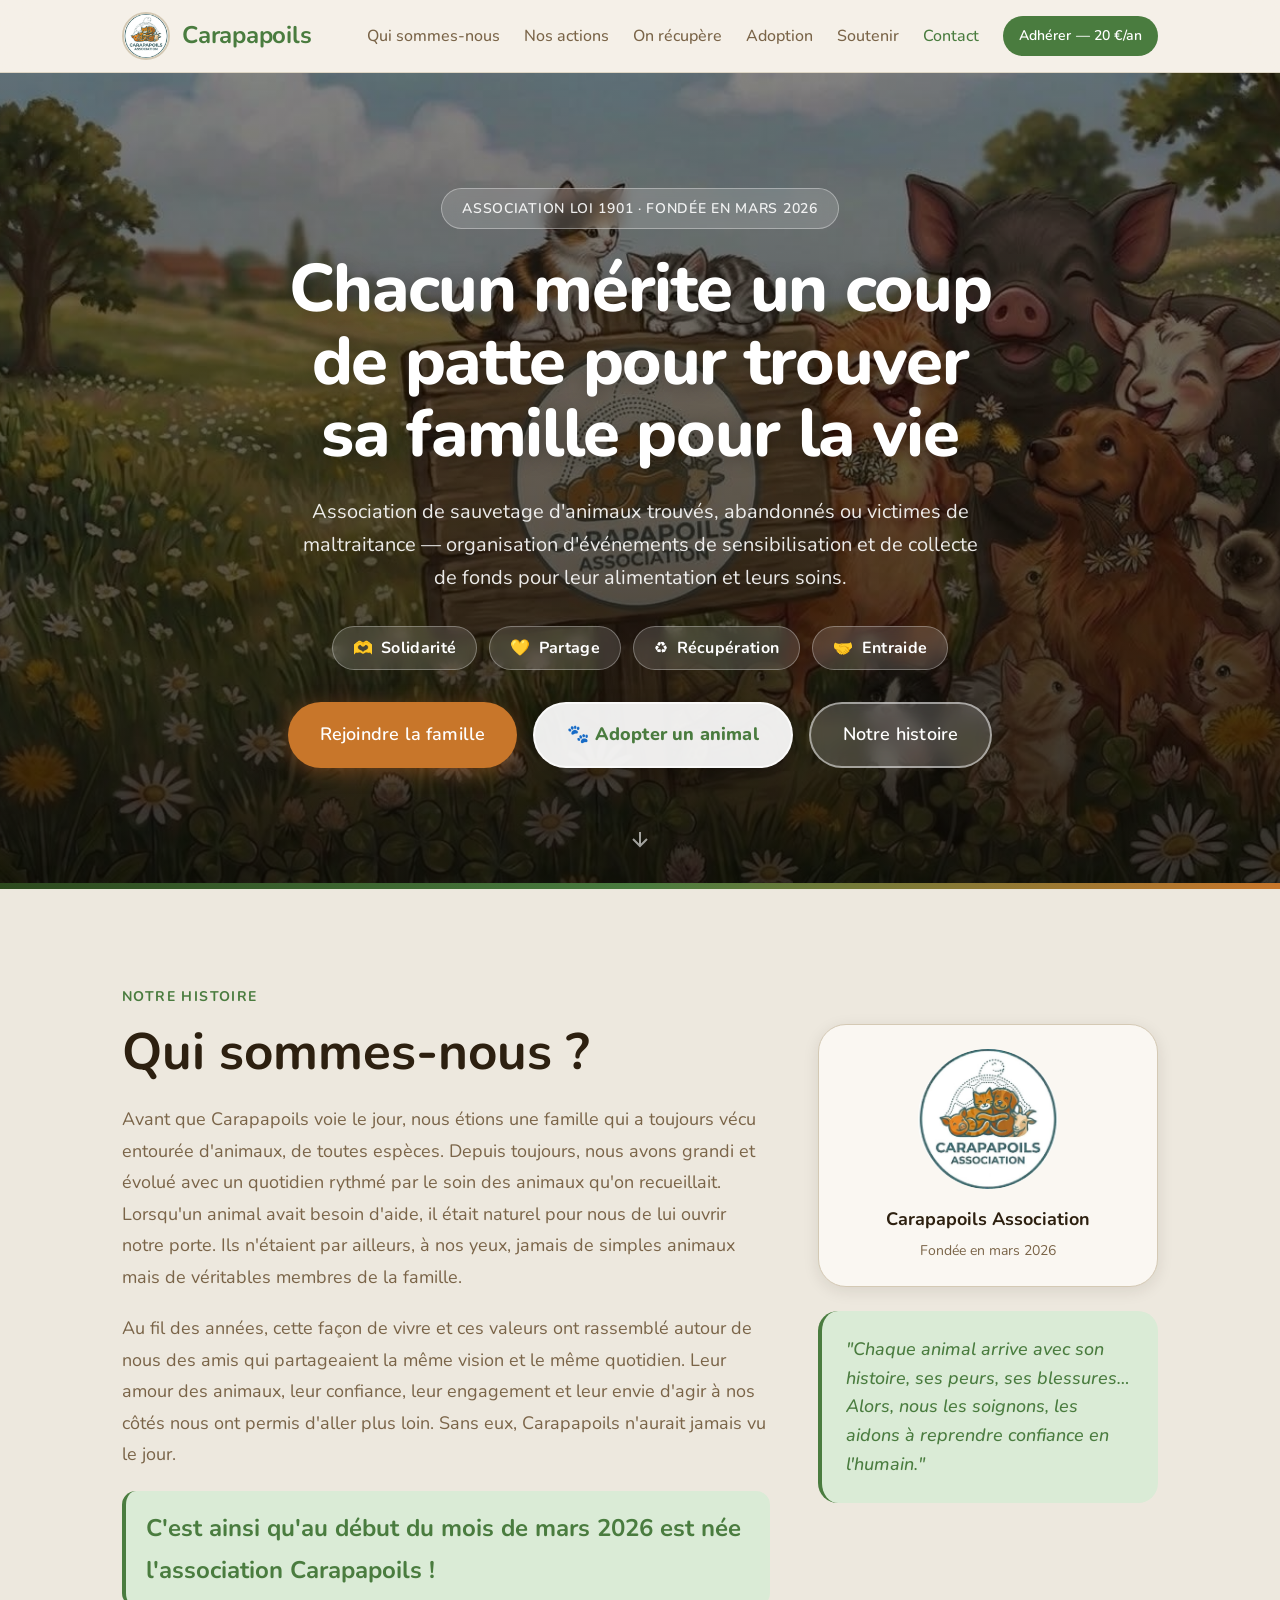
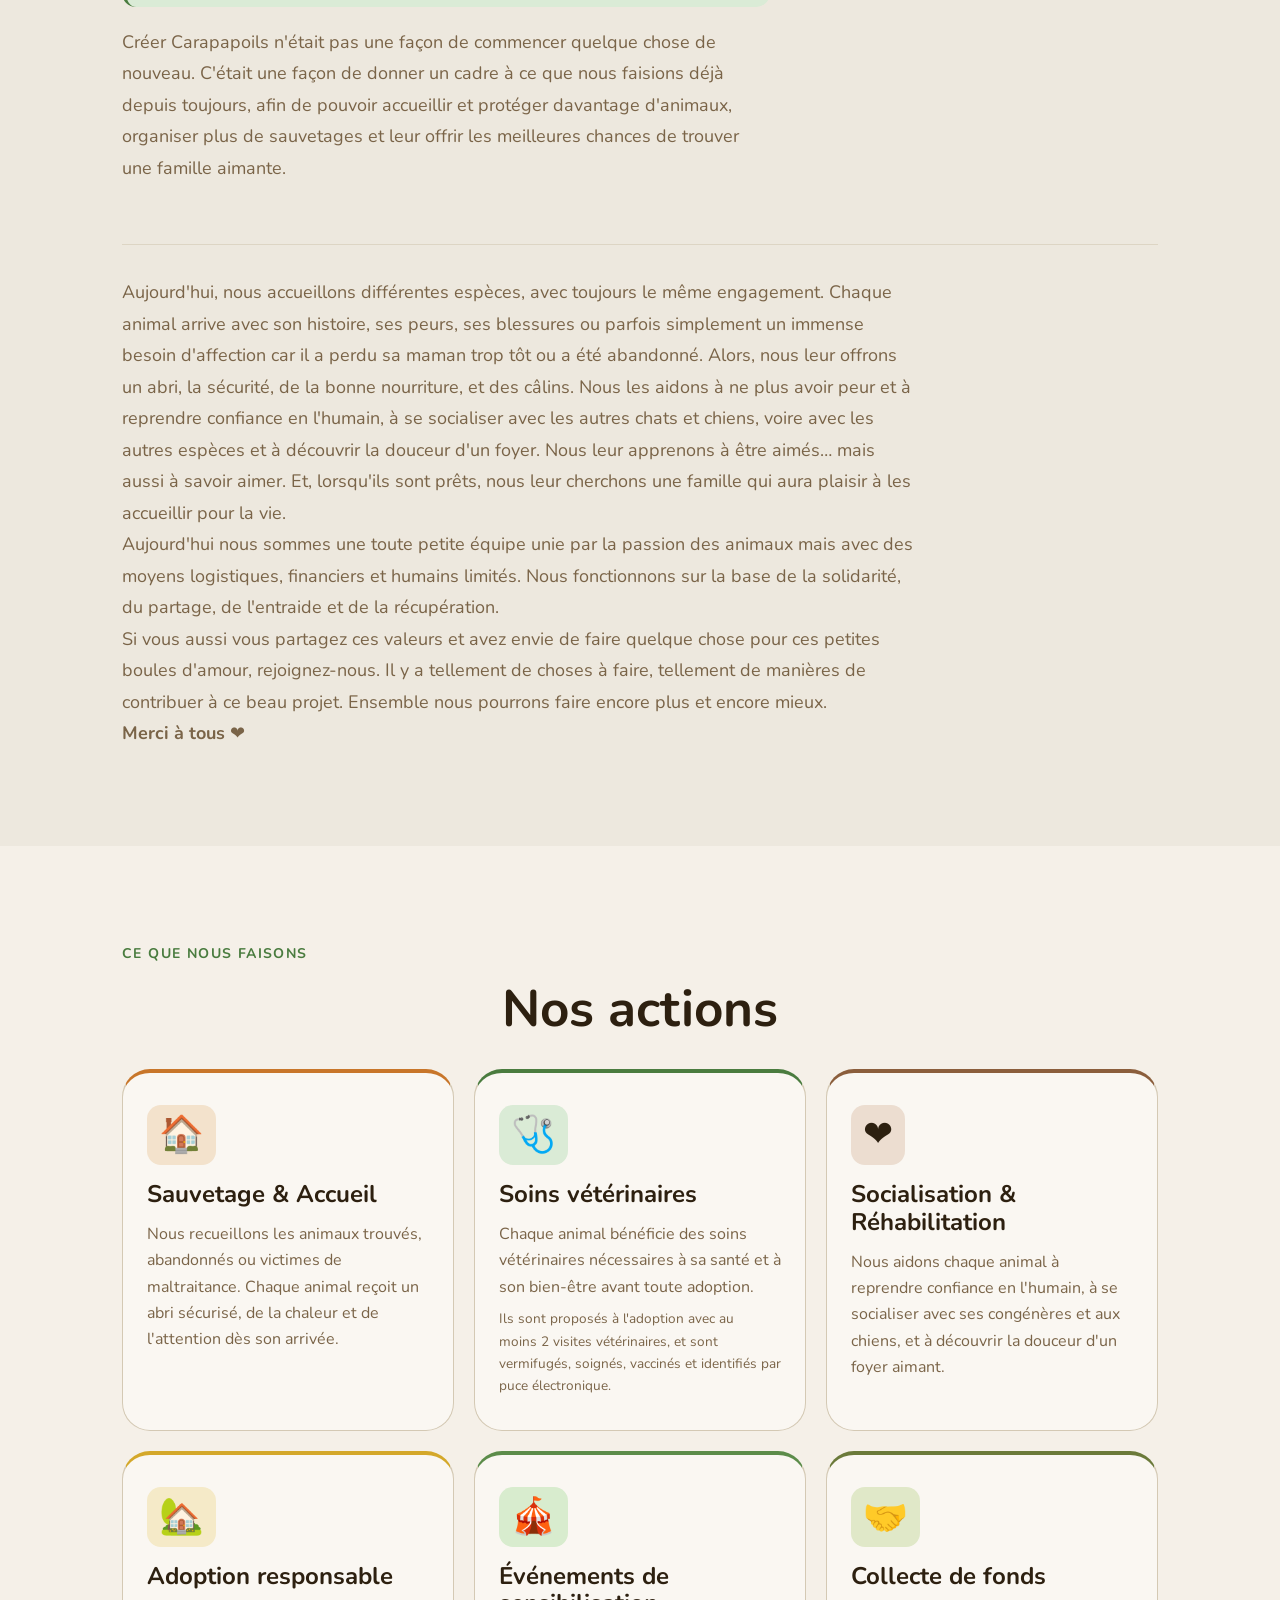
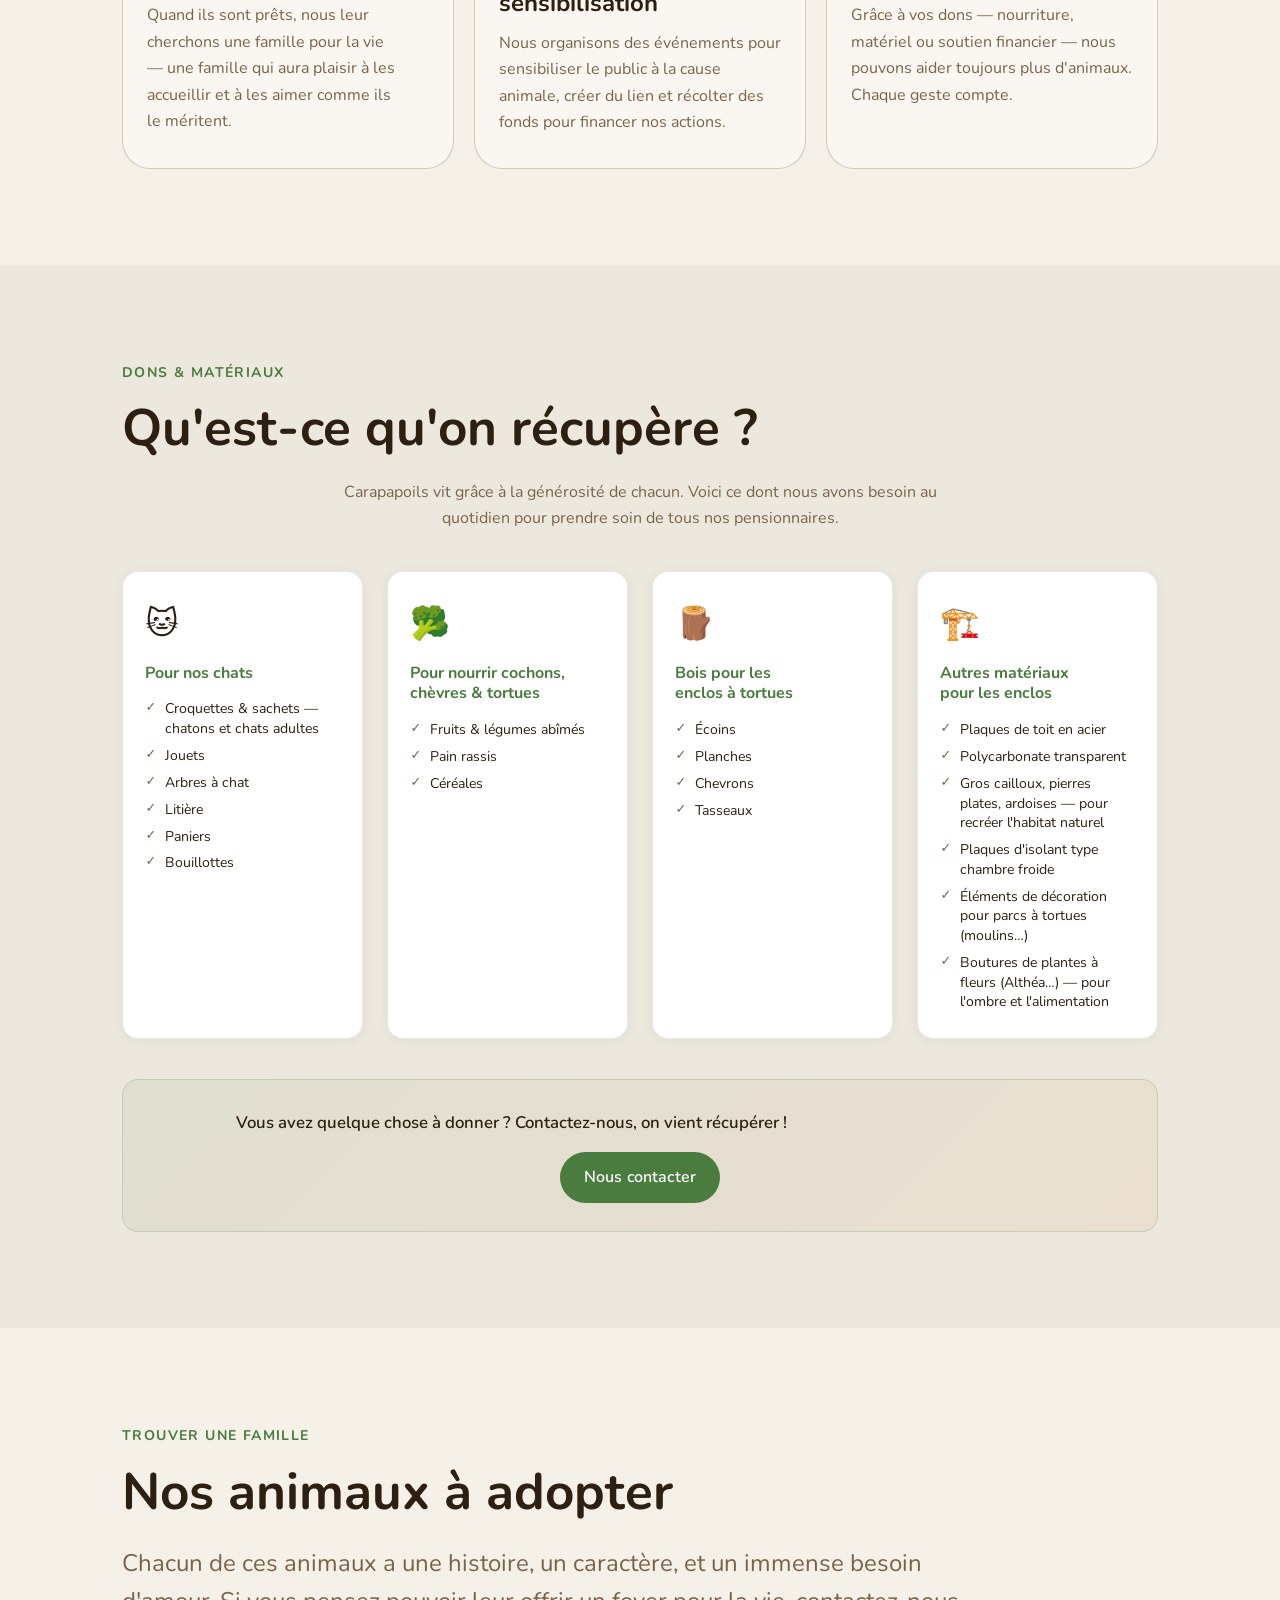
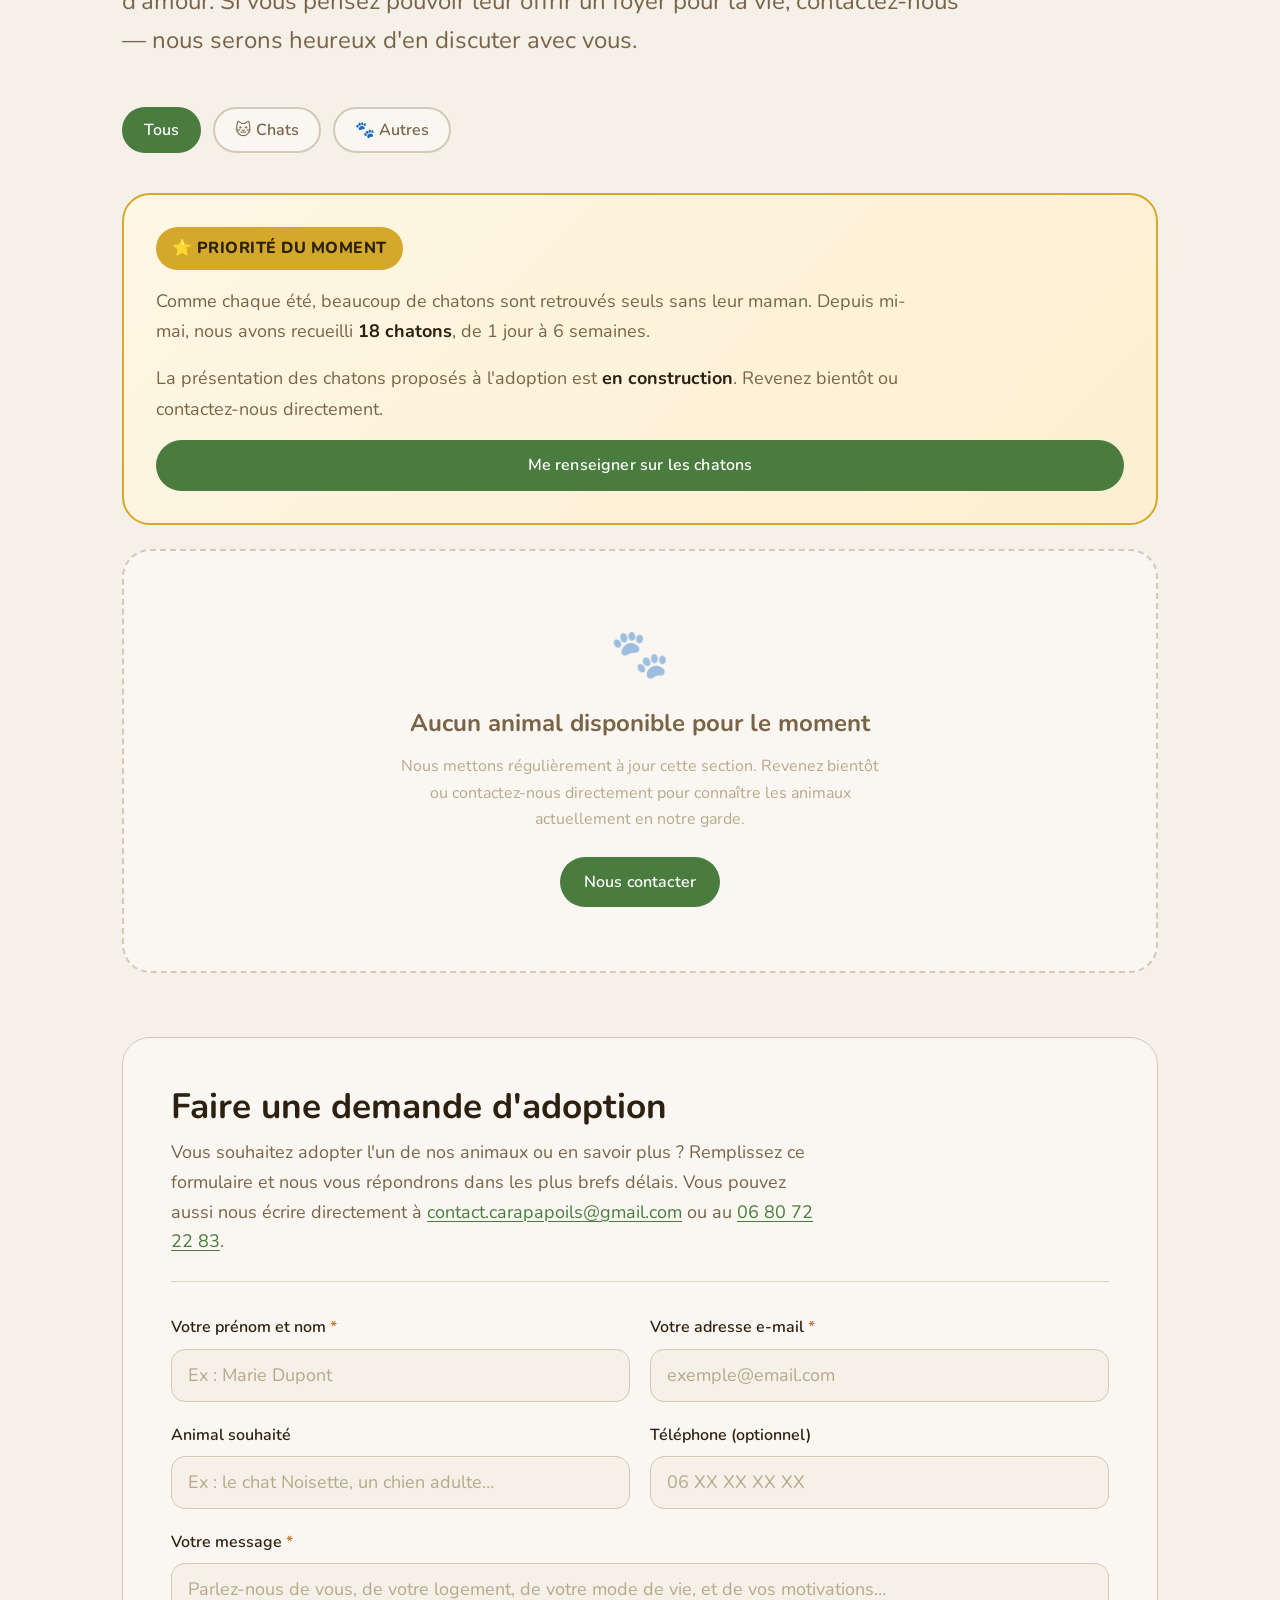
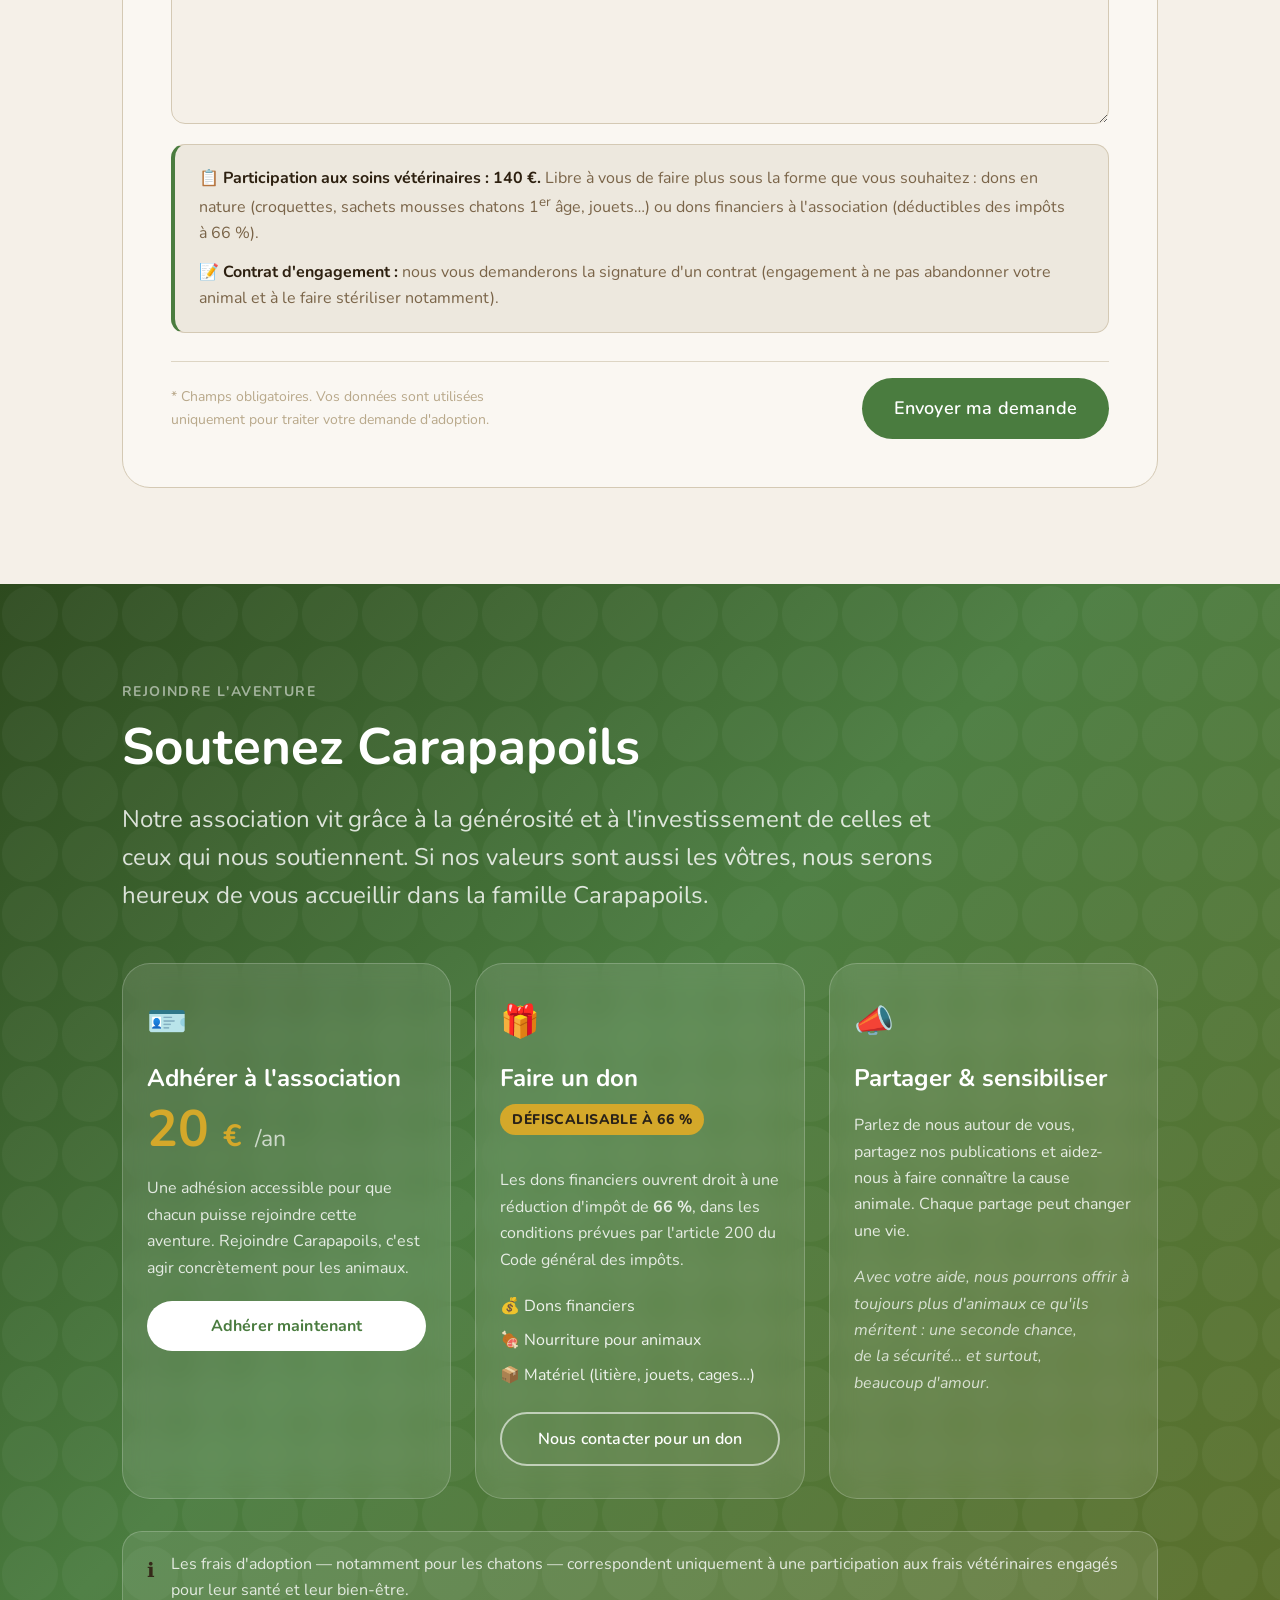
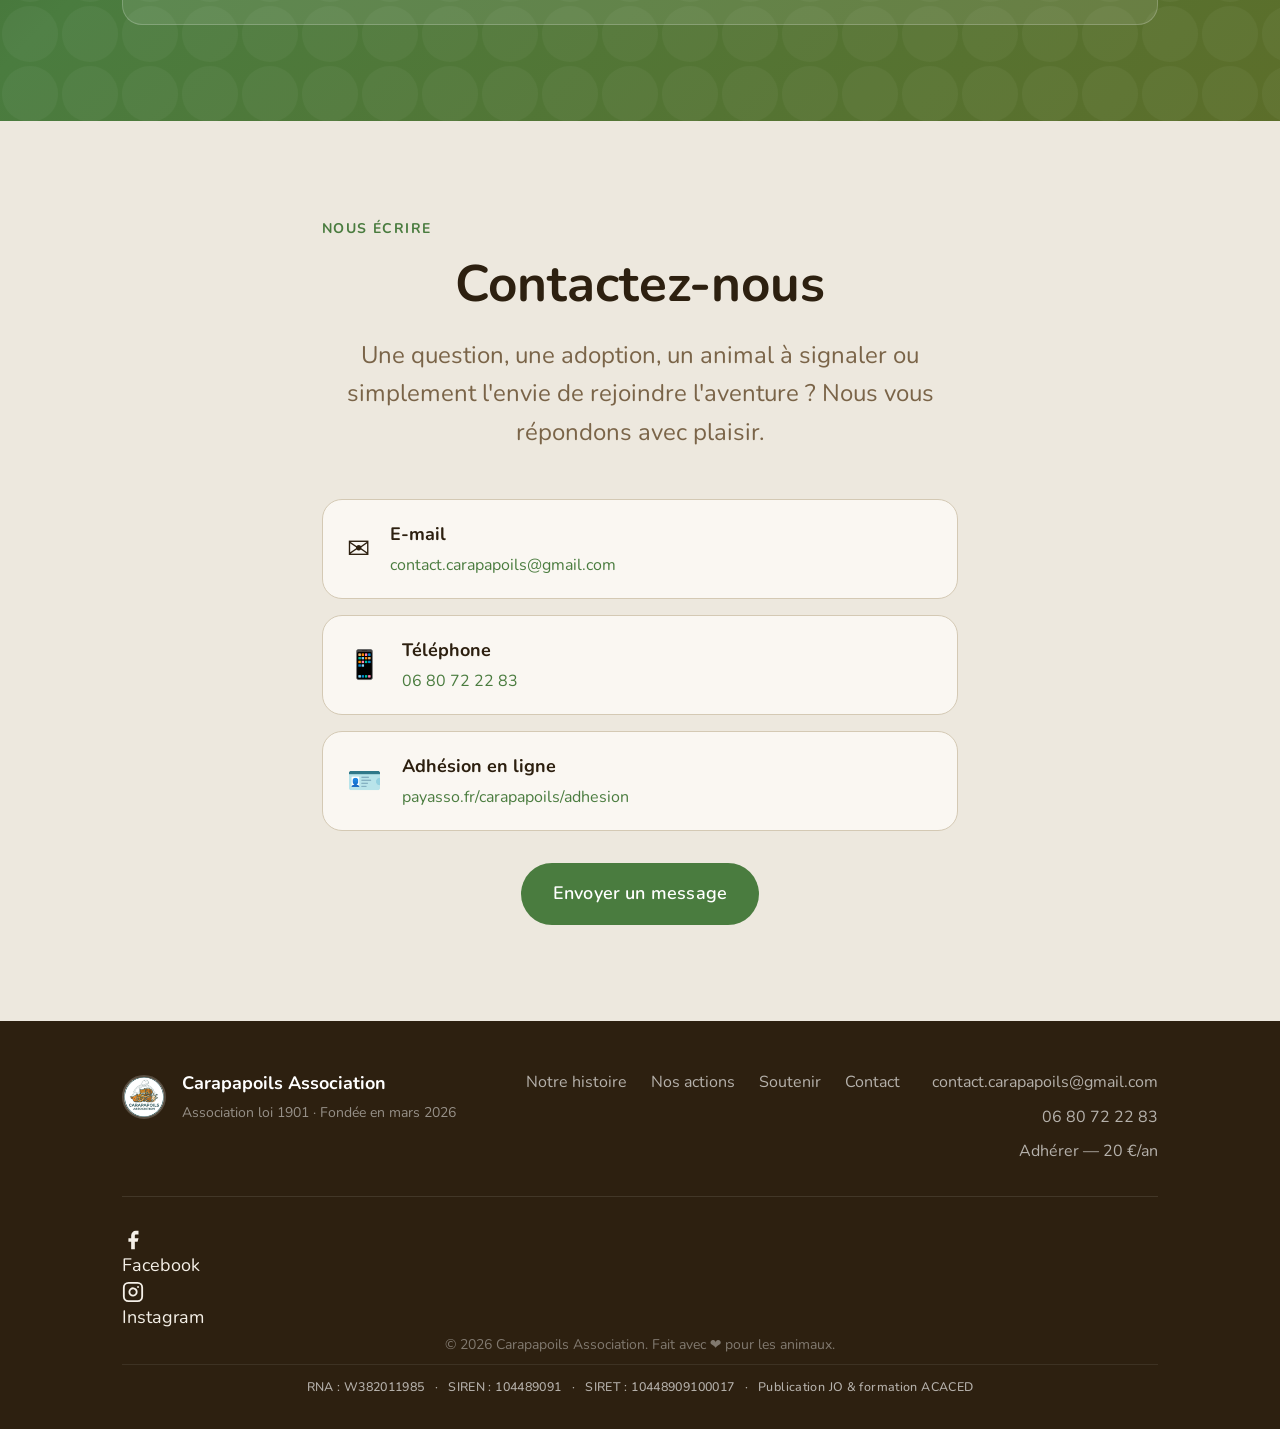
==== commit 4fb1e480: "Ajout index.html avec Facebook et Instagram" ====
--- a/index.html
+++ b/index.html
@@ -482,6 +482,16 @@
         </div>
       </div>
       <div class="footer-bottom">
+        <div class="footer-social">
+          <a href="https://www.facebook.com/share/1F3vtv6Yxw/?mibextid=wwXIfr" target="_blank" rel="noopener" class="social-link" aria-label="Facebook Carapapoils">
+            <svg xmlns="http://www.w3.org/2000/svg" width="22" height="22" viewBox="0 0 24 24" fill="currentColor"><path d="M18 2h-3a5 5 0 0 0-5 5v3H7v4h3v8h4v-8h3l1-4h-4V7a1 1 0 0 1 1-1h3z"/></svg>
+            Facebook
+          </a>
+          <a href="https://www.instagram.com/carapapoils.association?igsh=MXM3eGQ5NXc4bm1hdg==" target="_blank" rel="noopener" class="social-link" aria-label="Instagram Carapapoils">
+            <svg xmlns="http://www.w3.org/2000/svg" width="22" height="22" viewBox="0 0 24 24" fill="none" stroke="currentColor" stroke-width="2" stroke-linecap="round" stroke-linejoin="round"><rect x="2" y="2" width="20" height="20" rx="5" ry="5"/><path d="M16 11.37A4 4 0 1 1 12.63 8 4 4 0 0 1 16 11.37z"/><line x1="17.5" y1="6.5" x2="17.51" y2="6.5"/></svg>
+            Instagram
+          </a>
+        </div>
         <p>© 2026 Carapapoils Association. Fait avec ❤️ pour les animaux.</p>
         <p class="footer-legal footer-legal--visible">RNA&nbsp;: W382011985 &nbsp;&nbsp;·&nbsp;&nbsp; SIREN&nbsp;: 104489091 &nbsp;&nbsp;·&nbsp;&nbsp; SIRET&nbsp;: 10448909100017 &nbsp;&nbsp;·&nbsp;&nbsp; Publication JO &amp; formation ACACED</p>
       </div>
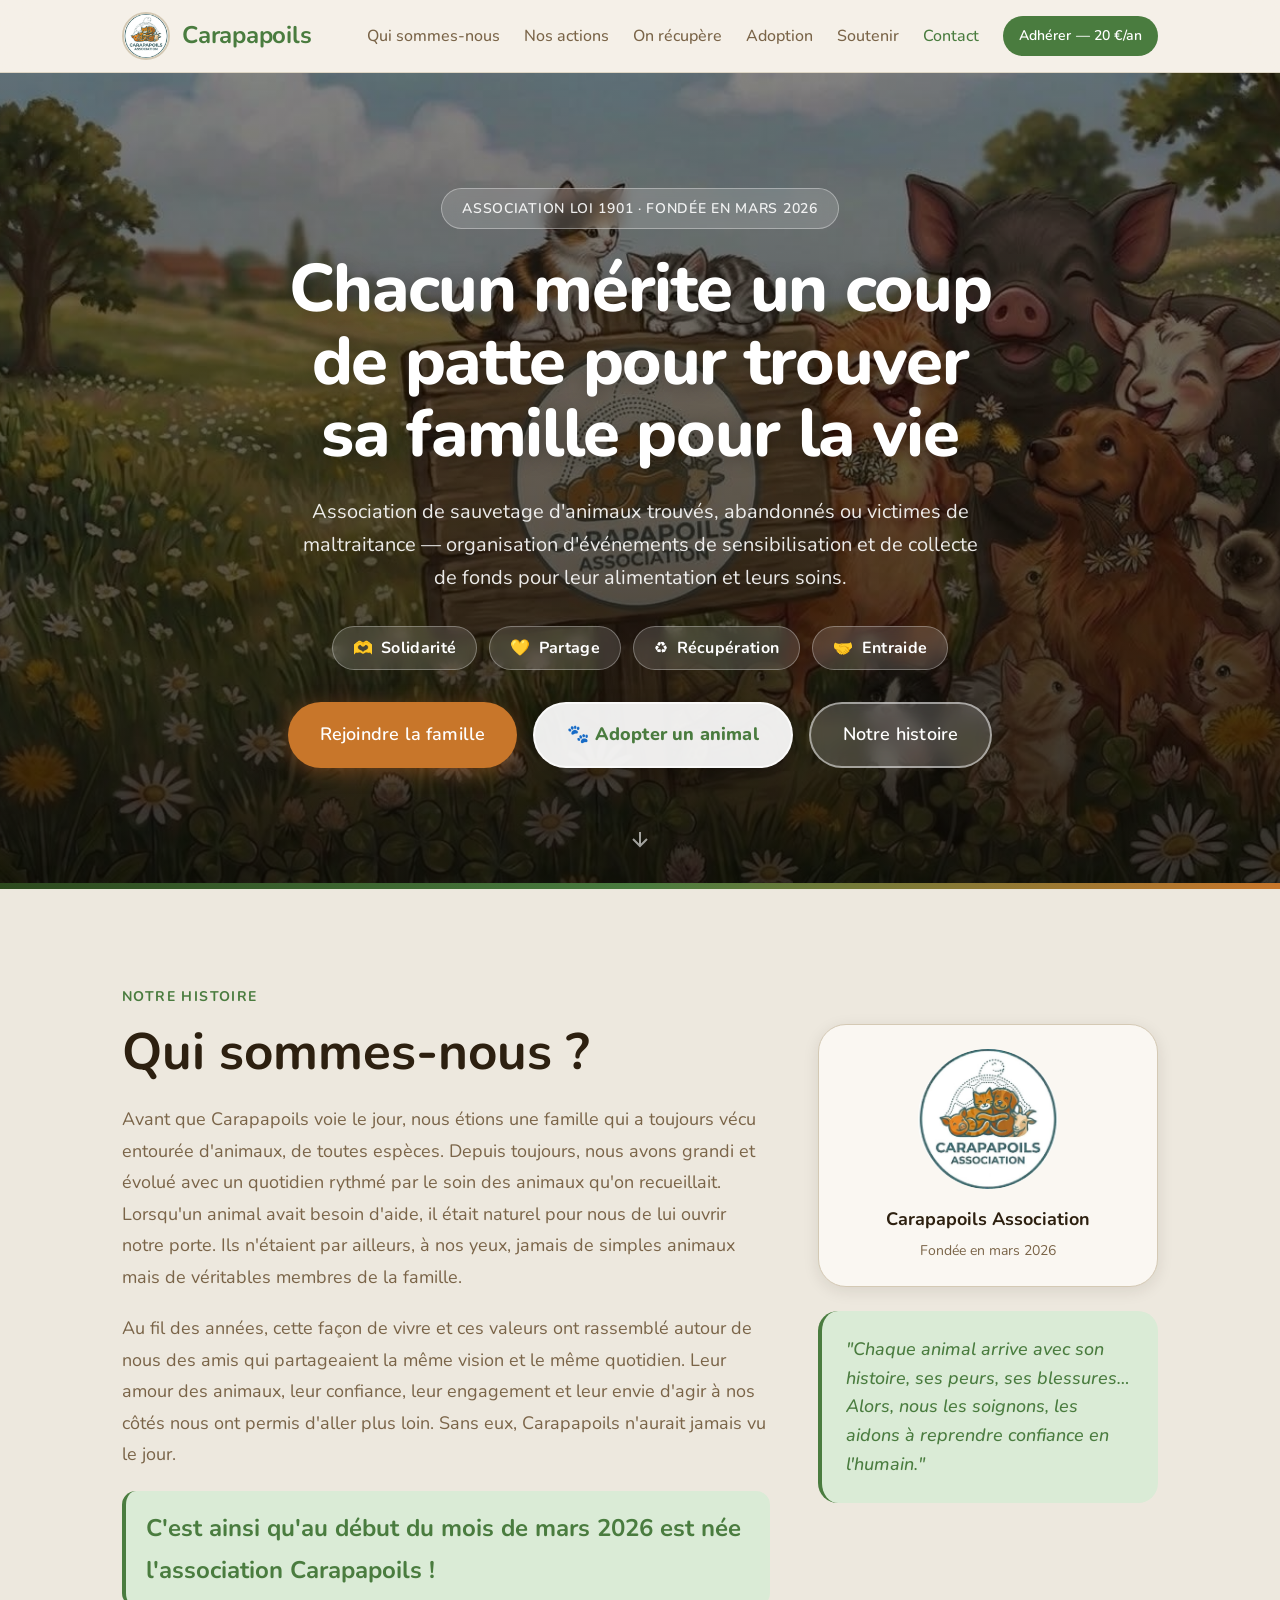
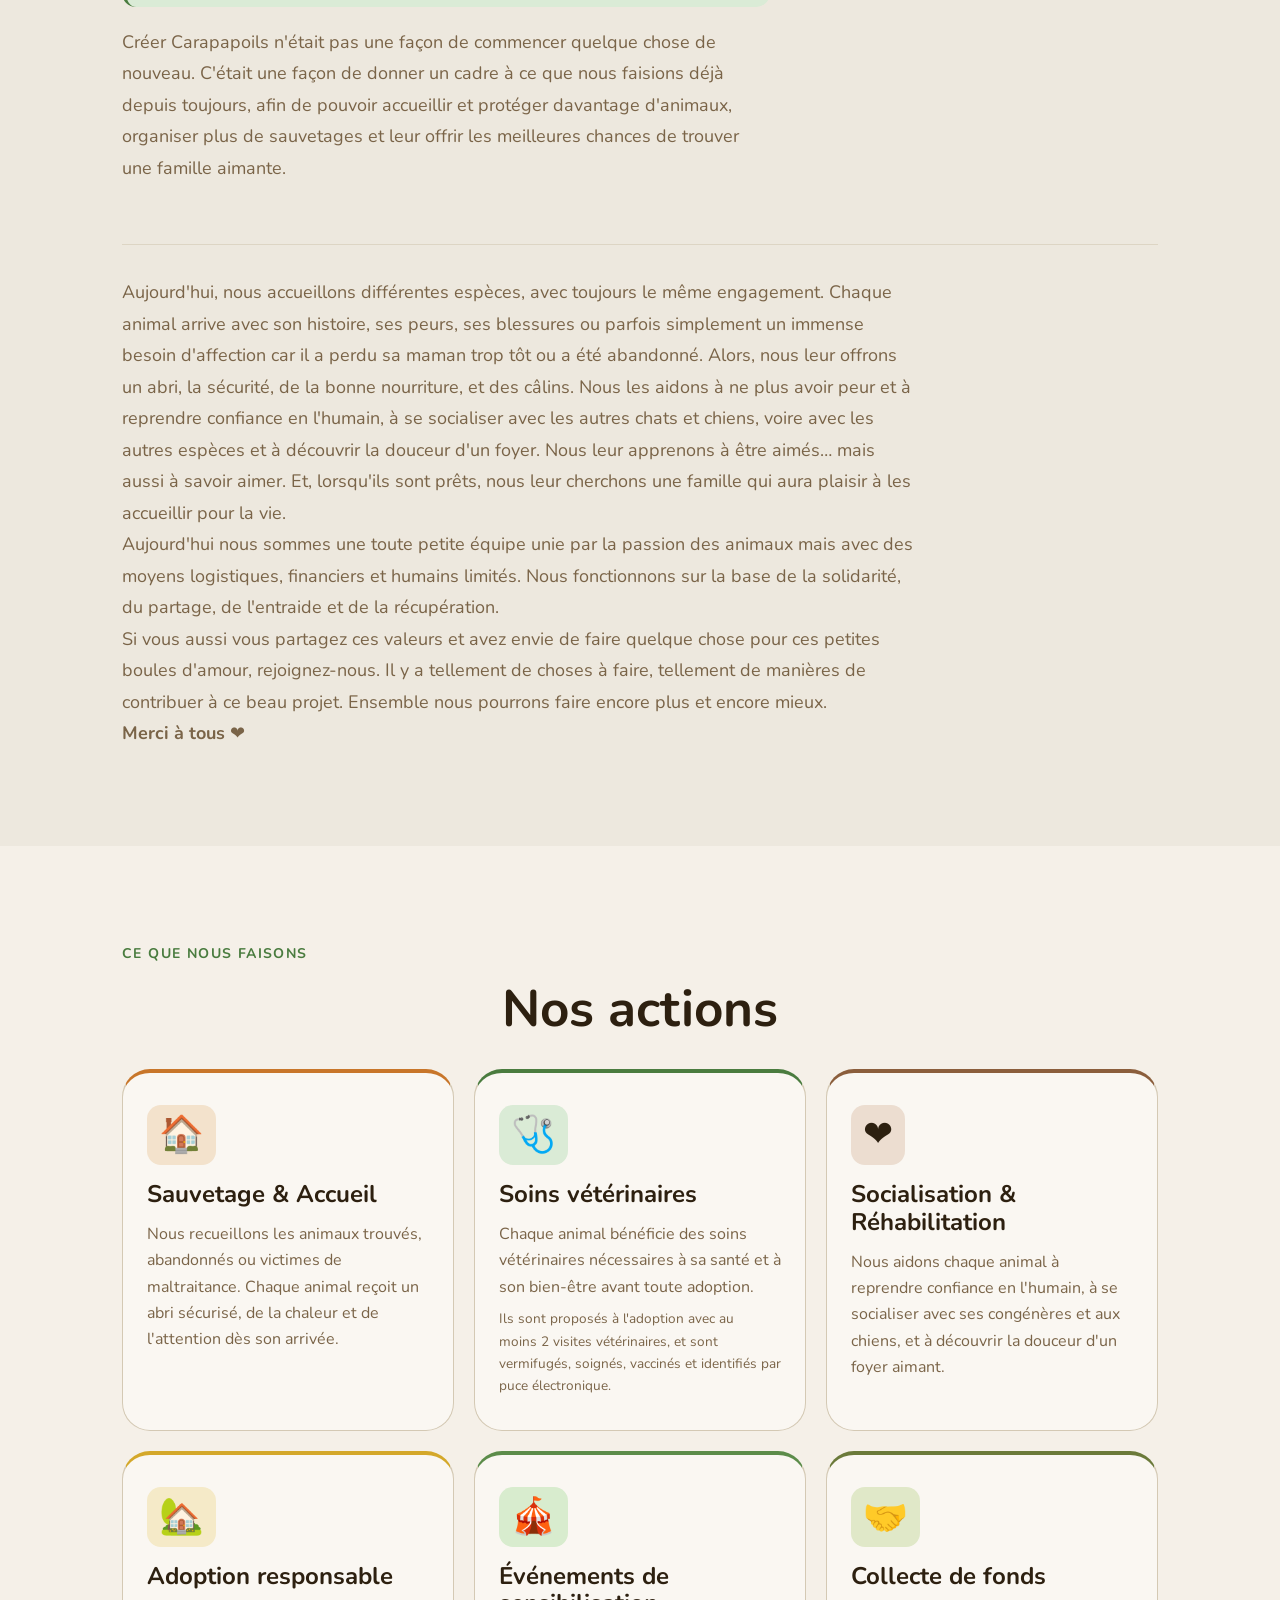
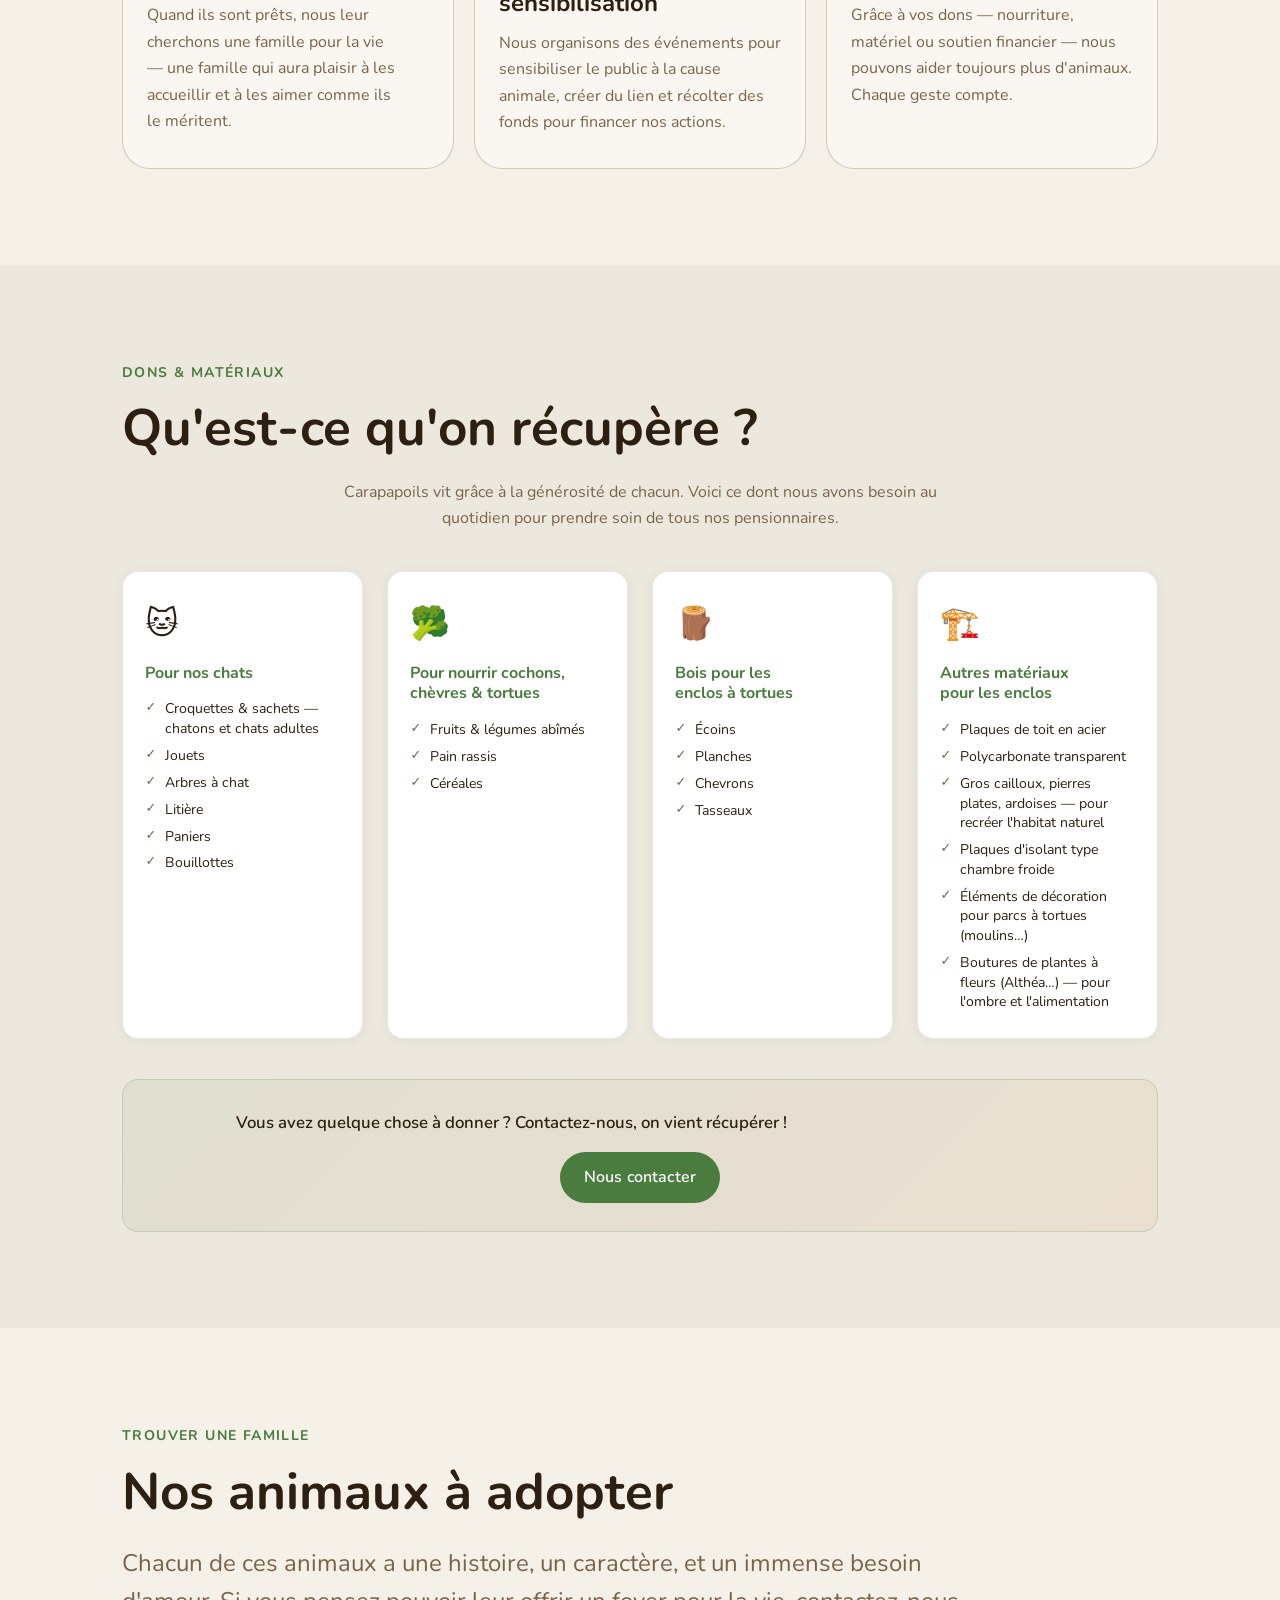
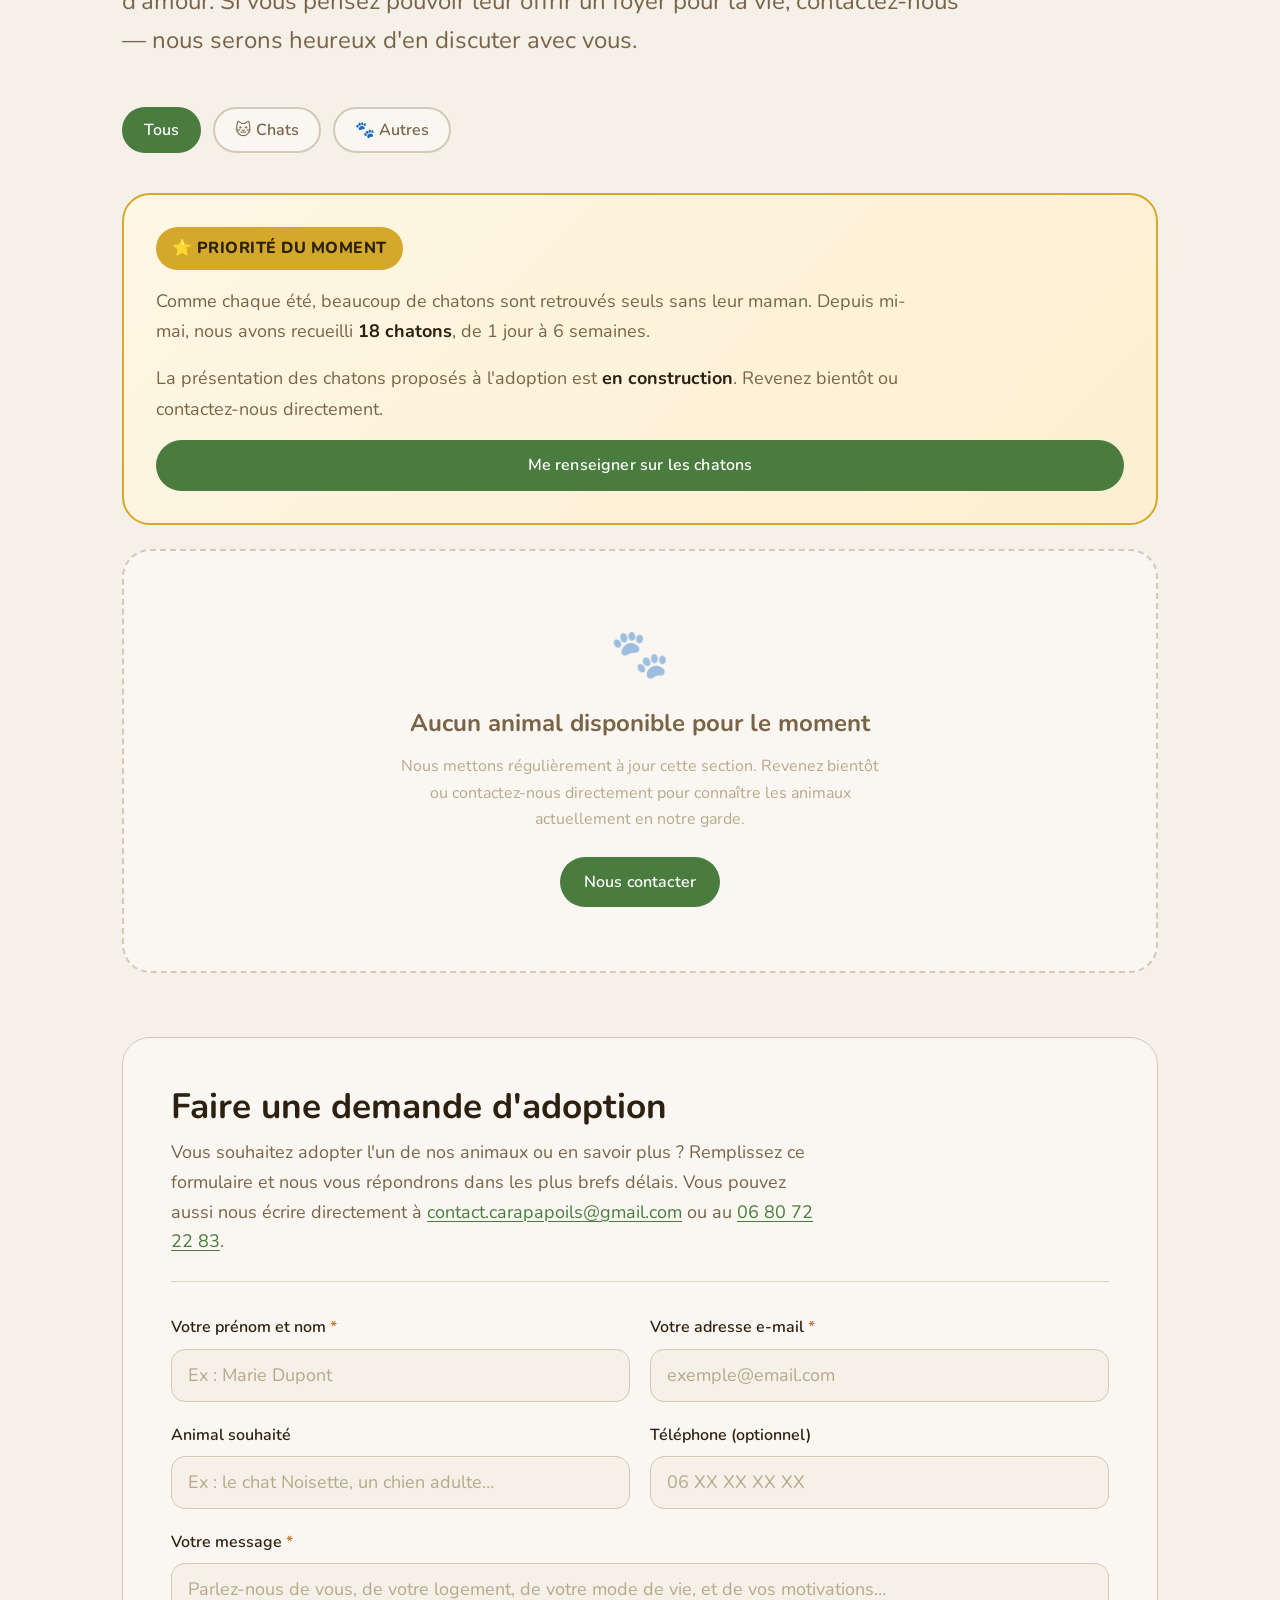
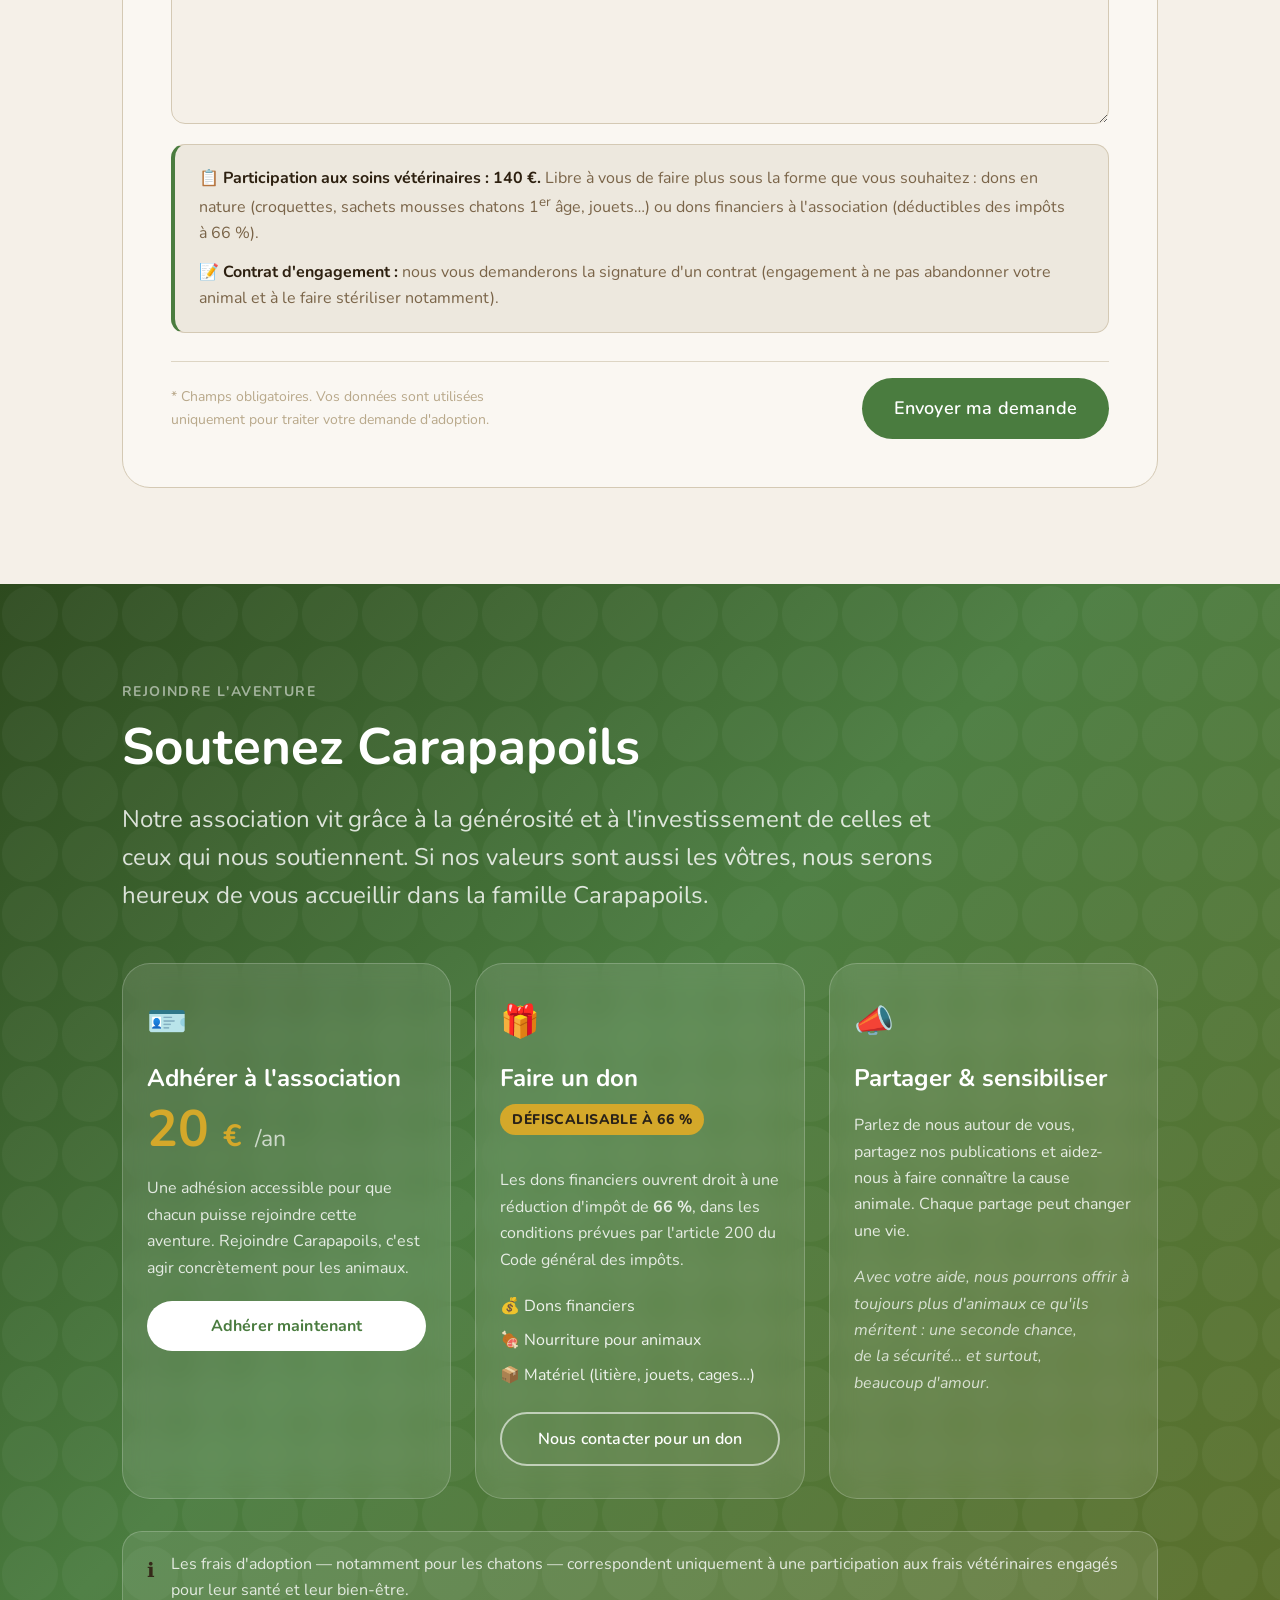
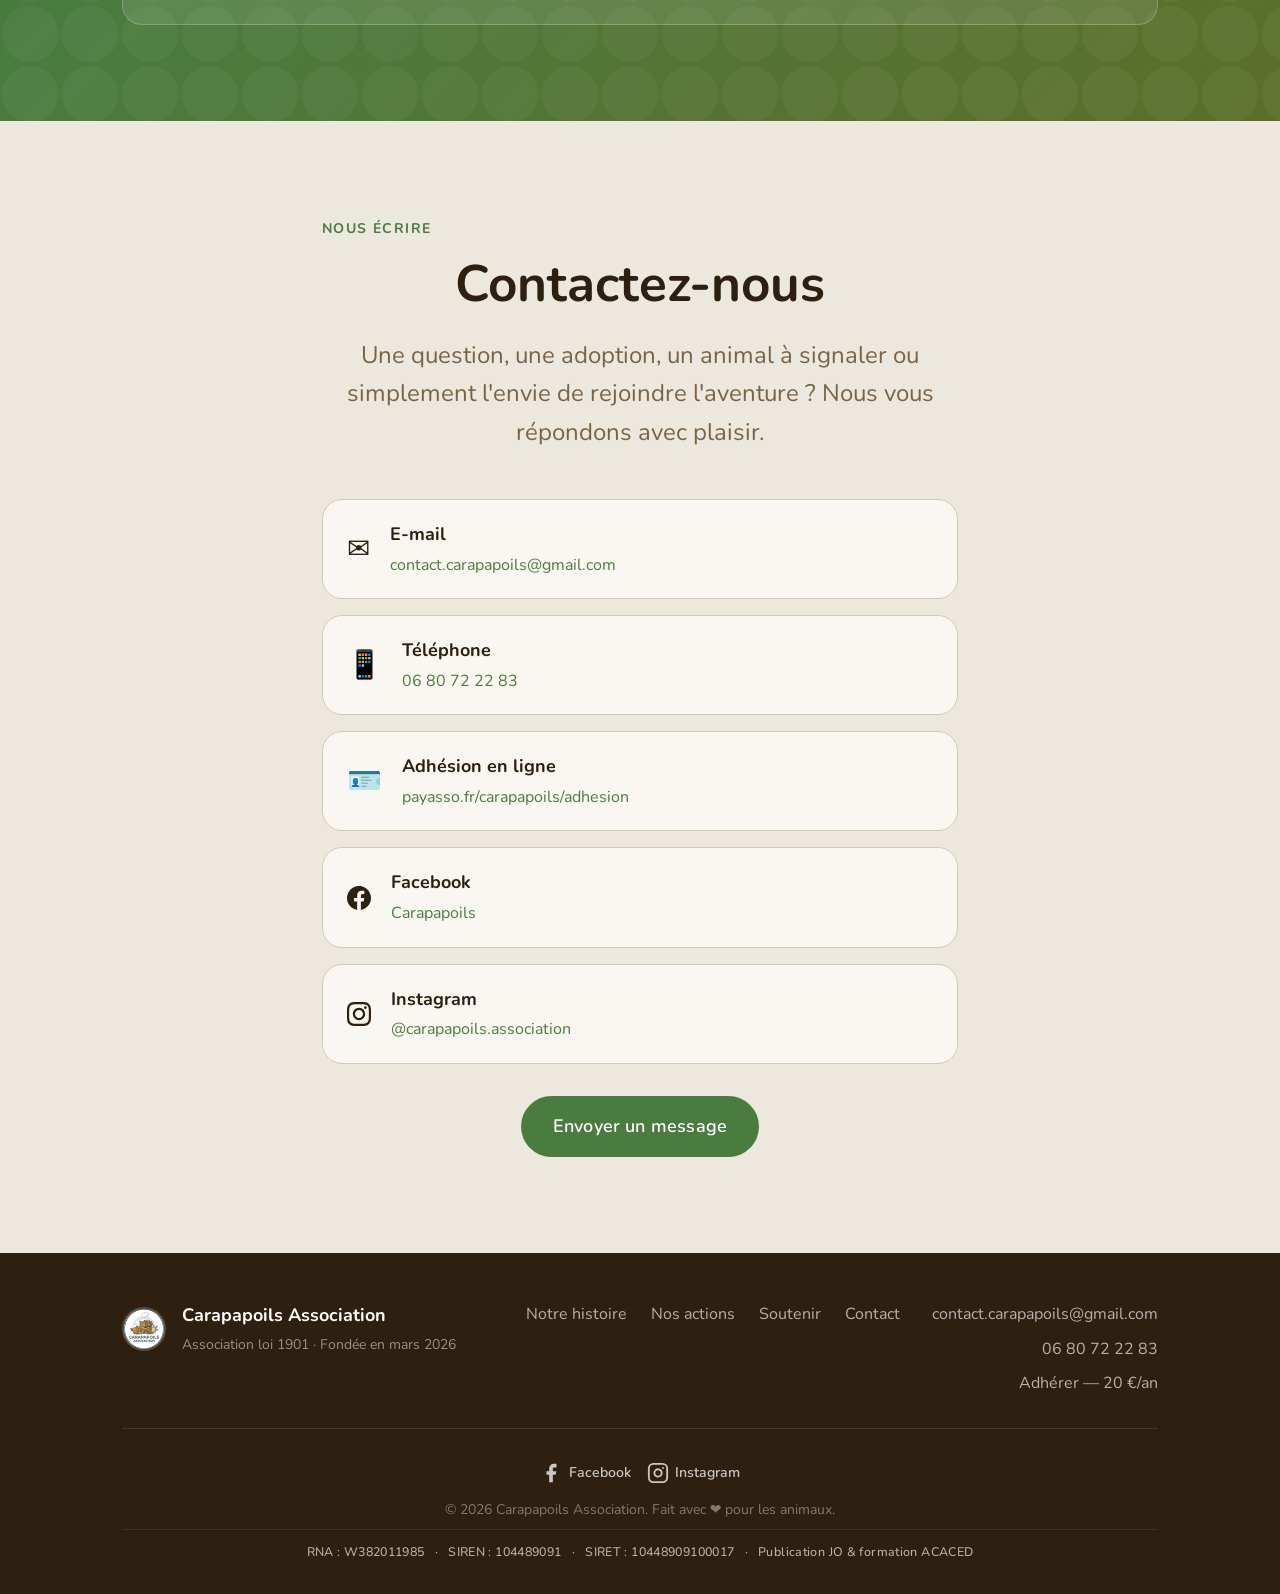
==== commit 4bb86e3a: "Ajout Facebook et Instagram dans section contact" ====
--- a/index.html
+++ b/index.html
@@ -446,6 +446,24 @@
               <span>payasso.fr/carapapoils/adhesion</span>
             </div>
           </a>
+          <a href="https://www.facebook.com/share/1F3vtv6Yxw/?mibextid=wwXIfr" target="_blank" rel="noopener" class="contact-card">
+            <div class="contact-card-icon" aria-hidden="true">
+              <svg width="24" height="24" viewBox="0 0 24 24" fill="currentColor"><path d="M24 12.073c0-6.627-5.373-12-12-12s-12 5.373-12 12c0 5.99 4.388 10.954 10.125 11.854v-8.385H7.078v-3.47h3.047V9.43c0-3.007 1.792-4.669 4.533-4.669 1.312 0 2.686.235 2.686.235v2.953H15.83c-1.491 0-1.956.925-1.956 1.874v2.25h3.328l-.532 3.47h-2.796v8.385C19.612 23.027 24 18.062 24 12.073z"/></svg>
+            </div>
+            <div>
+              <strong>Facebook</strong>
+              <span>Carapapoils</span>
+            </div>
+          </a>
+          <a href="https://www.instagram.com/carapapoils.association?igsh=MXM3eGQ5NXc4bm1hdg==" target="_blank" rel="noopener" class="contact-card">
+            <div class="contact-card-icon" aria-hidden="true">
+              <svg width="24" height="24" viewBox="0 0 24 24" fill="currentColor"><path d="M12 2.163c3.204 0 3.584.012 4.85.07 3.252.148 4.771 1.691 4.919 4.919.058 1.265.069 1.645.069 4.849 0 3.205-.012 3.584-.069 4.849-.149 3.225-1.664 4.771-4.919 4.919-1.266.058-1.644.07-4.85.07-3.204 0-3.584-.012-4.849-.07-3.26-.149-4.771-1.699-4.919-4.92-.058-1.265-.07-1.644-.07-4.849 0-3.204.013-3.583.07-4.849.149-3.227 1.664-4.771 4.919-4.919 1.266-.057 1.645-.069 4.849-.069zm0-2.163c-3.259 0-3.667.014-4.947.072-4.358.2-6.78 2.618-6.98 6.98-.059 1.281-.073 1.689-.073 4.948 0 3.259.014 3.668.072 4.948.2 4.358 2.618 6.78 6.98 6.98 1.281.058 1.689.072 4.948.072 3.259 0 3.668-.014 4.948-.072 4.354-.2 6.782-2.618 6.979-6.98.059-1.28.073-1.689.073-4.948 0-3.259-.014-3.667-.072-4.947-.196-4.354-2.617-6.78-6.979-6.98-1.281-.059-1.69-.073-4.949-.073zm0 5.838c-3.403 0-6.162 2.759-6.162 6.162s2.759 6.163 6.162 6.163 6.162-2.759 6.162-6.163c0-3.403-2.759-6.162-6.162-6.162zm0 10.162c-2.209 0-4-1.79-4-4 0-2.209 1.791-4 4-4s4 1.791 4 4c0 2.21-1.791 4-4 4zm6.406-11.845c-.796 0-1.441.645-1.441 1.44s.645 1.44 1.441 1.44c.795 0 1.439-.645 1.439-1.44s-.644-1.44-1.439-1.44z"/></svg>
+            </div>
+            <div>
+              <strong>Instagram</strong>
+              <span>@carapapoils.association</span>
+            </div>
+          </a>
         </div>
 
         <div class="contact-cta">
--- a/style.css
+++ b/style.css
@@ -1571,3 +1571,25 @@
   .admin-form-row { grid-template-columns: 1fr; }
   .admin-panel { padding: 1.5rem 1.2rem; }
 }
+
+/* ===== RÉSEAUX SOCIAUX FOOTER ===== */
+.footer-social {
+  display: flex;
+  gap: 1rem;
+  justify-content: center;
+  margin-bottom: 0.8rem;
+}
+.social-link {
+  display: flex;
+  align-items: center;
+  gap: 0.4rem;
+  color: rgba(255,255,255,0.75);
+  text-decoration: none;
+  font-size: 0.88rem;
+  font-weight: 600;
+  transition: color 0.2s, transform 0.2s;
+}
+.social-link:hover {
+  color: #fff;
+  transform: translateY(-2px);
+}
